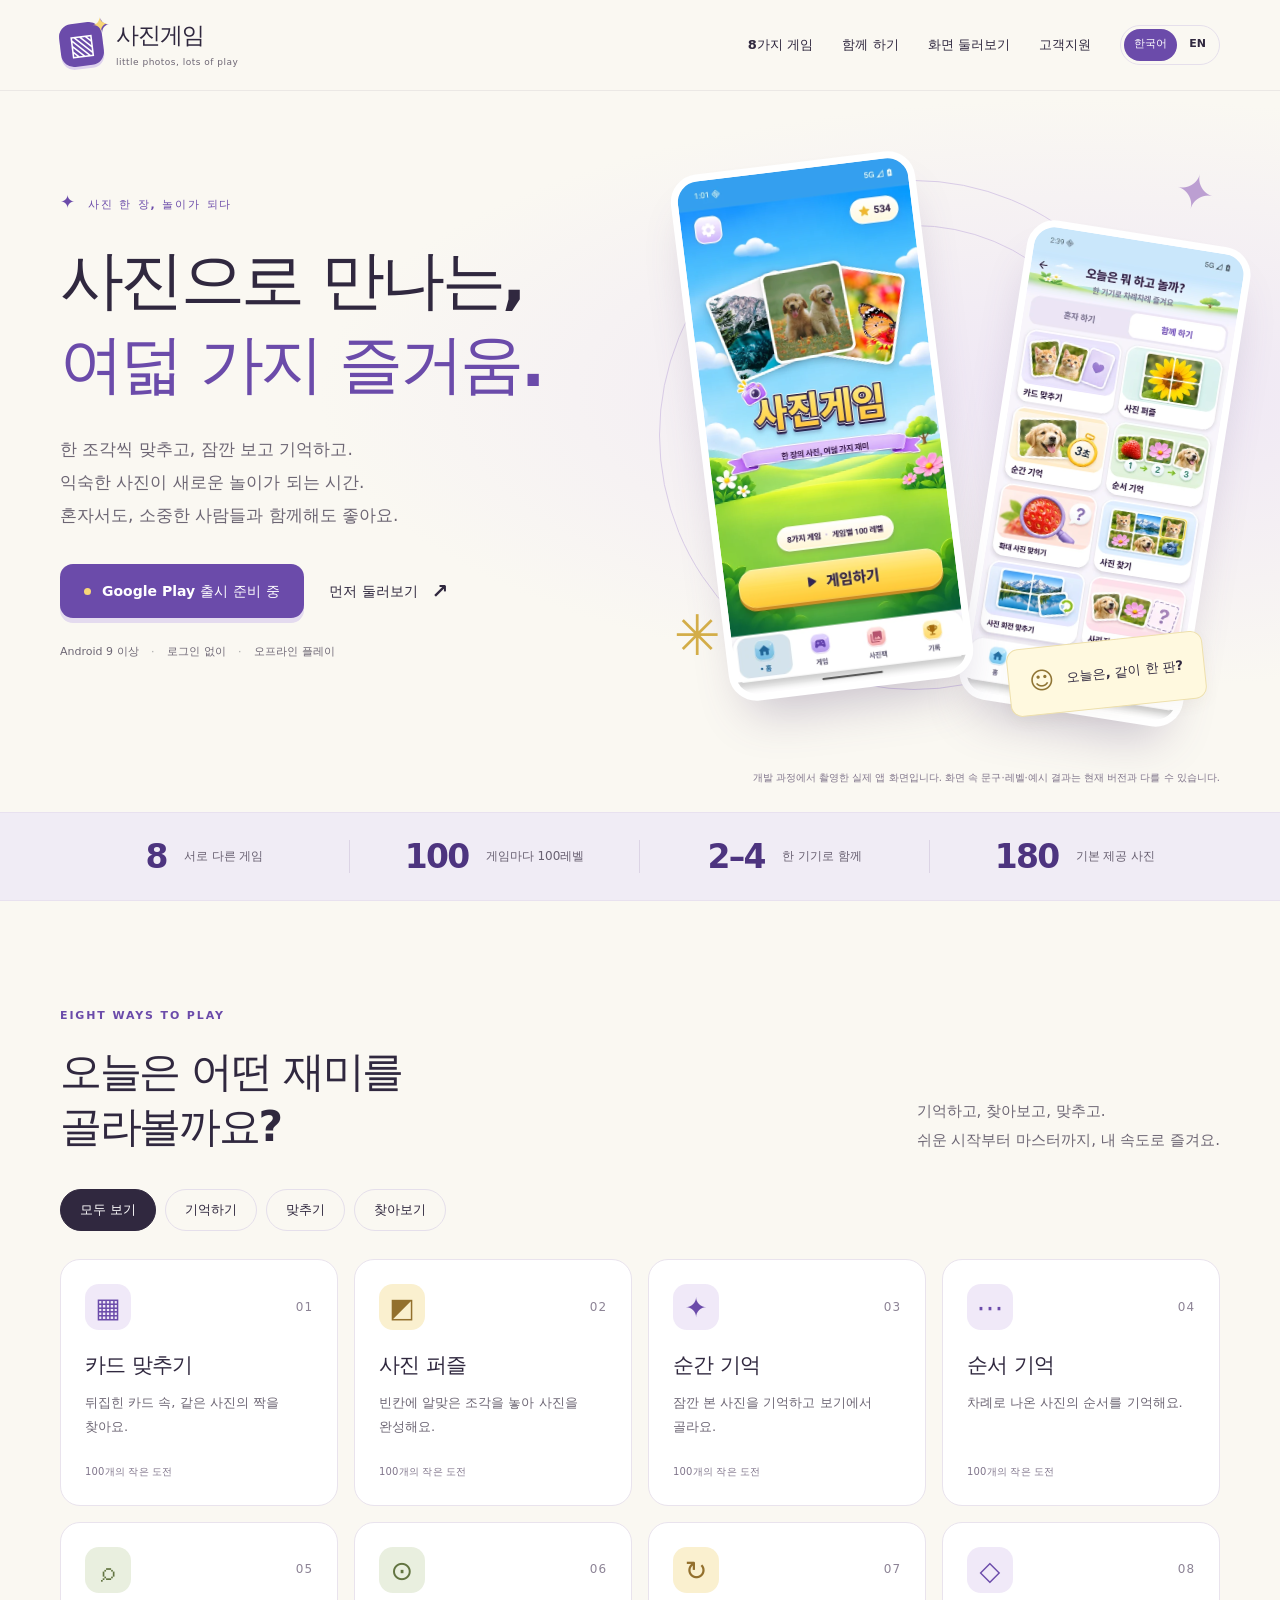
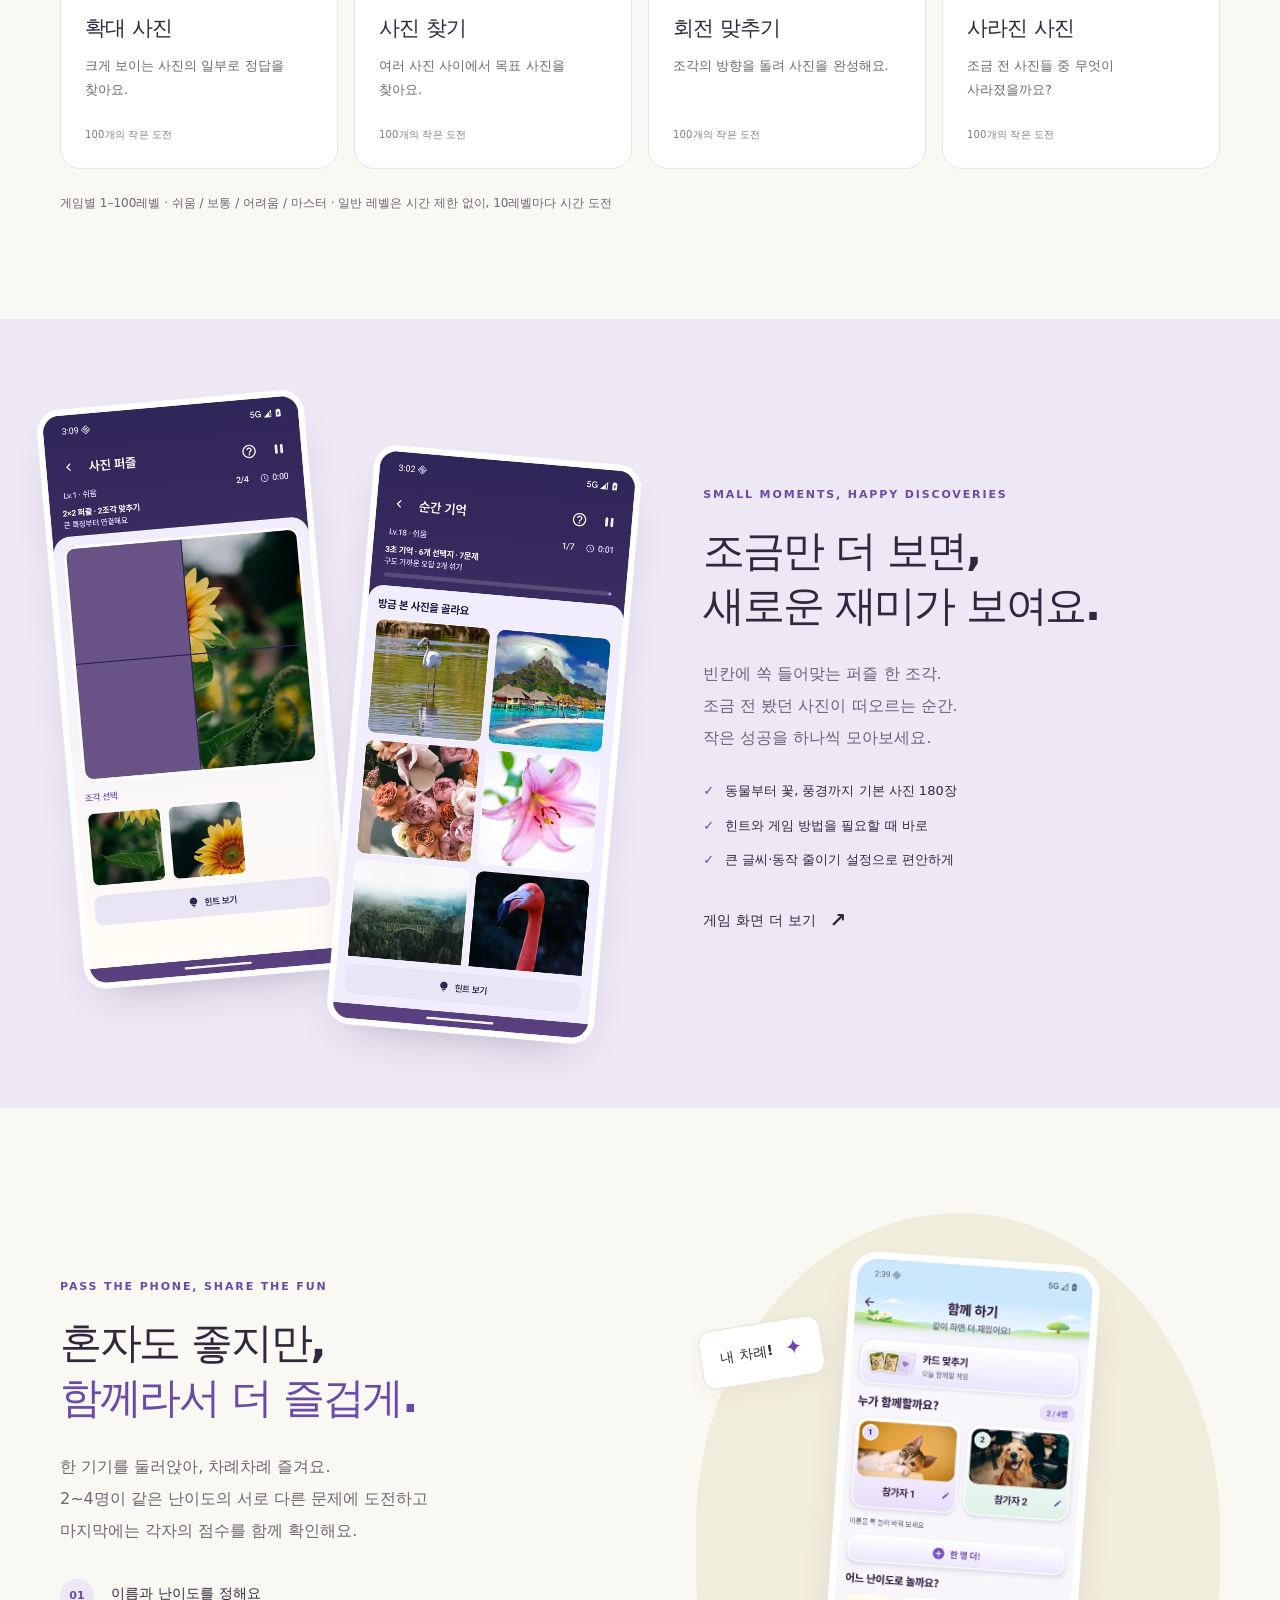
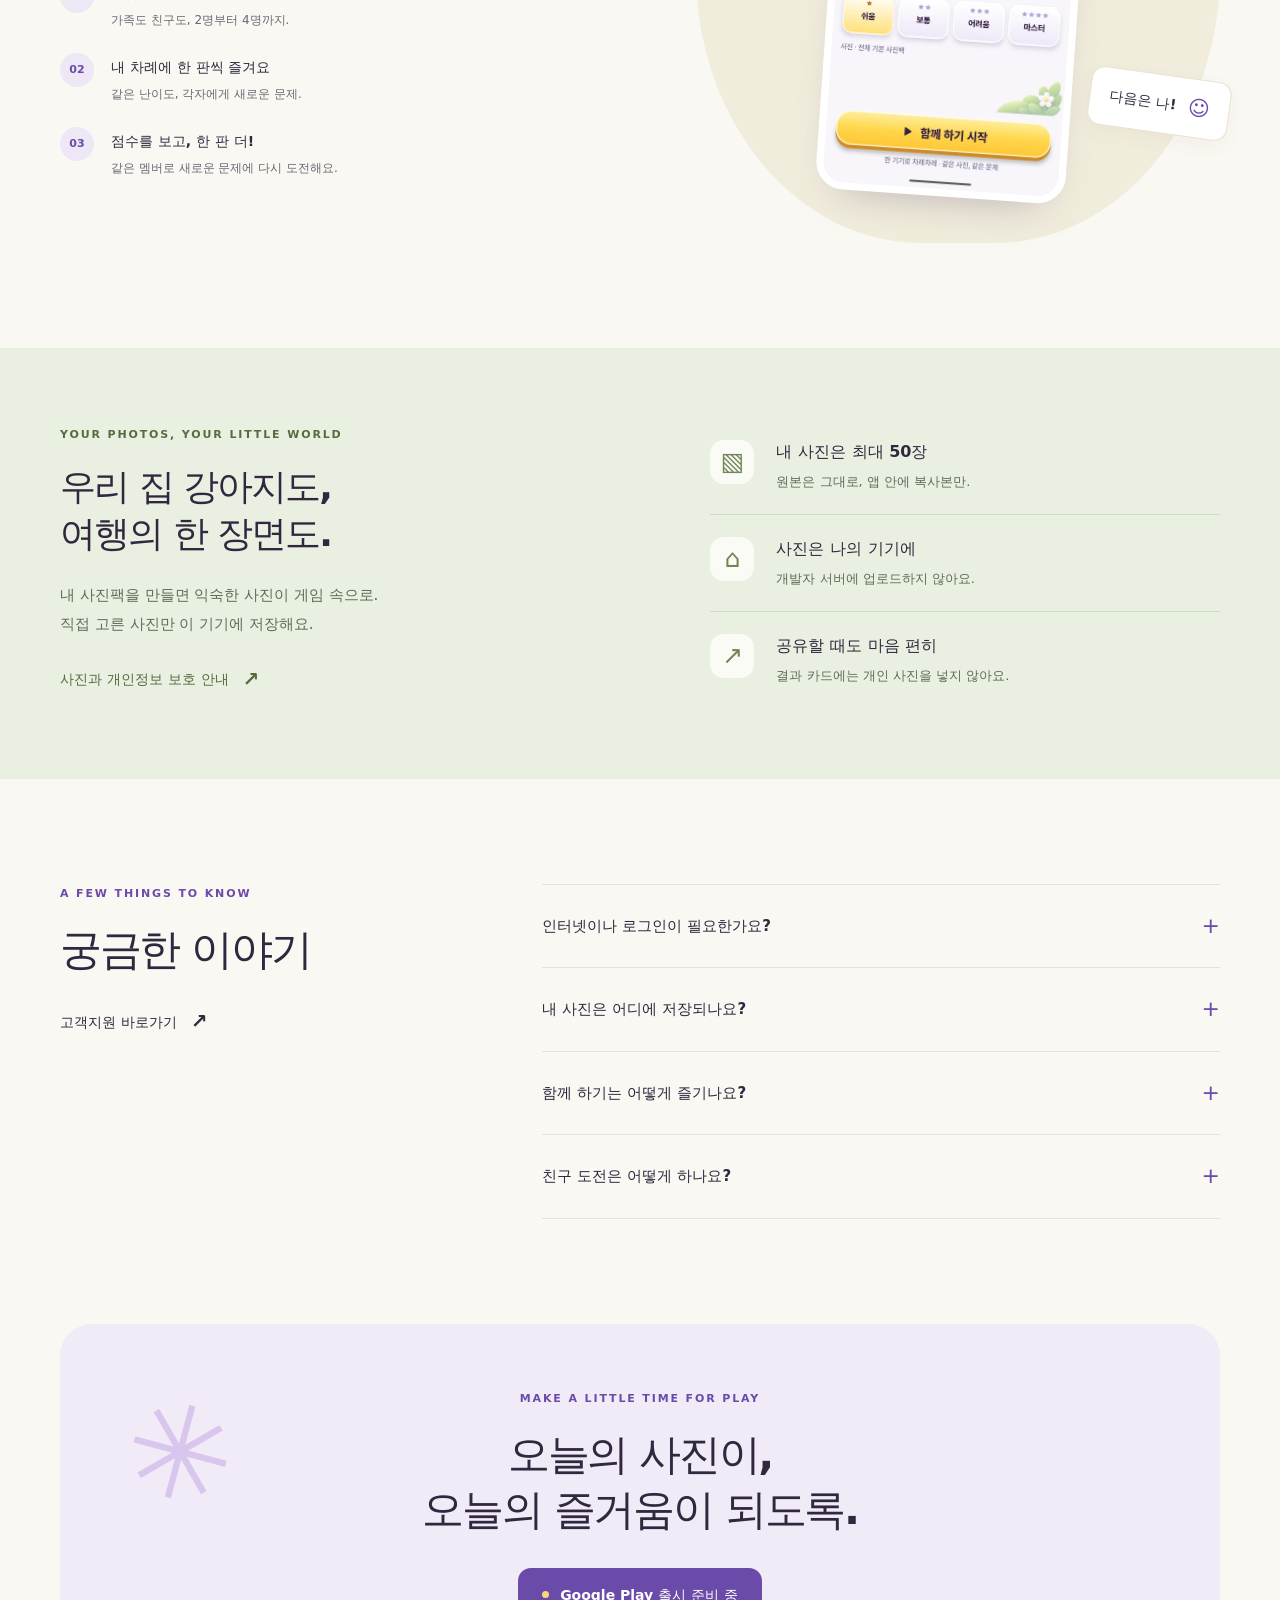
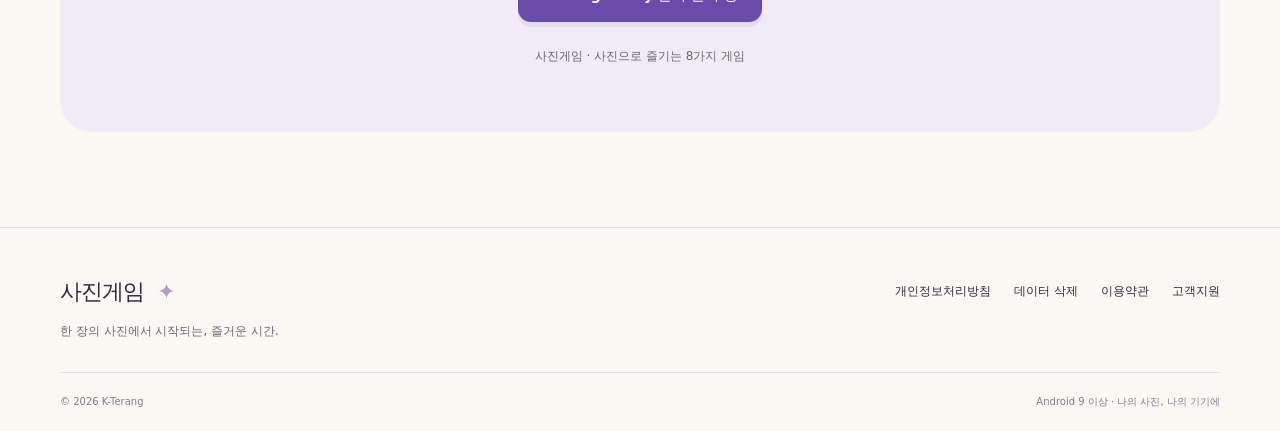
==== index.html @ 701947c4 "Build bilingual Photo Games website with policies and Pages deployment" ====
<!doctype html>
<html lang="ko"><head><meta charset="utf-8"><meta name="viewport" content="width=device-width, initial-scale=1"><meta name="color-scheme" content="light"><meta name="theme-color" content="#faf8f2"><title>사진으로 만나는, 여덟 가지 즐거움 · 사진게임</title><meta name="description" content="사진 퍼즐부터 순간 기억까지. 8가지 게임, 게임별 100레벨, 한 기기로 함께하는 사진게임을 만나보세요."><meta property="og:title" content="사진으로 만나는, 여덟 가지 즐거움 · 사진게임"><meta property="og:description" content="사진 퍼즐부터 순간 기억까지. 8가지 게임, 게임별 100레벨, 한 기기로 함께하는 사진게임을 만나보세요."><meta property="og:type" content="website"><meta property="og:locale" content="ko_KR"><meta name="twitter:card" content="summary_large_image"><link rel="canonical" href="https://k-ternag.github.io/imageGameHome/index.html"><meta property="og:url" content="https://k-ternag.github.io/imageGameHome/index.html"><meta property="og:image" content="https://k-ternag.github.io/imageGameHome/assets/ko/screens/01-home-800.webp"><link rel="alternate" hreflang="ko" href="https://k-ternag.github.io/imageGameHome/index.html"><link rel="alternate" hreflang="en" href="https://k-ternag.github.io/imageGameHome/index.en.html"><link rel="alternate" hreflang="x-default" href="https://k-ternag.github.io/imageGameHome/index.en.html"><link rel="icon" href="assets/favicon.svg" type="image/svg+xml"><link rel="stylesheet" href="styles.css"><script src="app.js" defer></script></head>
<body data-page="index"><a class="skip-link" href="#main">본문 바로가기</a>
<header class="site-header"><div class="wrap header-inner"><a class="brand" href="index.html"><span class="brand-mark" aria-hidden="true">▧<i>✦</i></span><span>사진게임<small>little photos, lots of play</small></span></a>
<button class="menu-toggle" aria-expanded="false" aria-controls="navigation">메뉴 <span aria-hidden="true">☰</span></button>
<nav id="navigation" aria-label="주 메뉴"><a href="index.html#games">8가지 게임</a><a href="index.html#together">함께 하기</a><a href="guide.html">화면 둘러보기</a><a href="support.html">고객지원</a><div class="languages" aria-label="Language"><a href="index.html" lang="ko" hreflang="ko" aria-current="page">한국어</a><a href="index.en.html" lang="en" hreflang="en">EN</a></div></nav></div></header><main id="main">
<section class="hero"><div class="wrap hero-grid"><div class="hero-copy"><span class="eyebrow"><span aria-hidden="true">✦</span> 사진 한 장, 놀이가 되다</span><h1>사진으로 만나는,<br><em>여덟 가지 즐거움.</em></h1><p class="hero-description">한 조각씩 맞추고, 잠깐 보고 기억하고.<br>익숙한 사진이 새로운 놀이가 되는 시간.<br>혼자서도, 소중한 사람들과 함께해도 좋아요.</p><div class="hero-actions"><a class="button primary" href="support.html#availability"><span class="status-dot" aria-hidden="true"></span>Google Play 출시 준비 중</a><a class="text-link" href="guide.html">먼저 둘러보기 <span aria-hidden="true">↗</span></a></div><p class="hero-meta">Android 9 이상 <span>·</span> 로그인 없이 <span>·</span> 오프라인 플레이</p></div>
<div class="hero-art"><span class="orbit orbit-one" aria-hidden="true"></span><span class="orbit orbit-two" aria-hidden="true"></span><span class="doodle-star star-one" aria-hidden="true">✦</span><span class="doodle-star star-two" aria-hidden="true">✳</span><a class="screen-link hero-phone back-phone" href="assets/ko/originals/02-games.png" data-lightbox data-title="오늘은 어떤 게임?" data-preview="assets/ko/screens/02-games-800.webp" aria-label="오늘은 어떤 게임? · 크게 보기"><img src="assets/ko/screens/02-games-480.webp" srcset="assets/ko/screens/02-games-480.webp 480w, assets/ko/screens/02-games-800.webp 800w" sizes="(max-width: 600px) 75vw, 320px" width="1080" height="2400" alt="혼자 하기와 함께 하기, 8가지 게임을 고르는 화면" loading="lazy" decoding="async"><span class="zoom-hint" aria-hidden="true">↗</span></a><a class="screen-link hero-phone front-phone" href="assets/ko/originals/01-home.png" data-lightbox data-title="반가워요, 사진게임" data-preview="assets/ko/screens/01-home-800.webp" aria-label="반가워요, 사진게임 · 크게 보기"><img src="assets/ko/screens/01-home-480.webp" srcset="assets/ko/screens/01-home-480.webp 480w, assets/ko/screens/01-home-800.webp 800w" sizes="(max-width: 600px) 75vw, 320px" width="1080" height="2400" alt="사진 카드와 노란 게임하기 버튼이 있는 홈 화면" loading="eager" decoding="async" fetchpriority="high"><span class="zoom-hint" aria-hidden="true">↗</span></a><span class="floating-note"><span aria-hidden="true">☺</span> 오늘은, 같이 한 판?</span></div></div><div class="wrap hero-caption">개발 과정에서 촬영한 실제 앱 화면입니다. 화면 속 문구·레벨·예시 결과는 현재 버전과 다를 수 있습니다.</div></section>
<section class="stats-band" aria-label="사진게임 한눈에 보기"><div class="wrap stats-grid"><div><strong>8</strong><span>서로 다른 게임</span></div><div><strong>100</strong><span>게임마다 100레벨</span></div><div><strong>2–4</strong><span>한 기기로 함께</span></div><div><strong>180</strong><span>기본 제공 사진</span></div></div></section>
<section class="section wrap" id="games"><div class="section-heading"><div><span class="eyebrow">EIGHT WAYS TO PLAY</span><h2>오늘은 어떤 재미를<br>골라볼까요?</h2></div><p>기억하고, 찾아보고, 맞추고.<br>쉬운 시작부터 마스터까지, 내 속도로 즐겨요.</p></div><div class="filter-bar" role="group" aria-label="게임 분류" data-filter-group="games" hidden><button type="button" data-filter="all" aria-pressed="true">모두 보기</button><button type="button" data-filter="memory" aria-pressed="false">기억하기</button><button type="button" data-filter="puzzle" aria-pressed="false">맞추기</button><button type="button" data-filter="observe" aria-pressed="false">찾아보기</button></div><div class="games-grid" id="game-grid"><article class="game-card" data-category="memory"><div class="game-top"><span class="game-symbol memory" aria-hidden="true">▦</span><span class="game-number">01</span></div><h3>카드 맞추기</h3><p>뒤집힌 카드 속, 같은 사진의 짝을 찾아요.</p><span class="game-level">100개의 작은 도전</span></article><article class="game-card" data-category="puzzle"><div class="game-top"><span class="game-symbol puzzle" aria-hidden="true">◩</span><span class="game-number">02</span></div><h3>사진 퍼즐</h3><p>빈칸에 알맞은 조각을 놓아 사진을 완성해요.</p><span class="game-level">100개의 작은 도전</span></article><article class="game-card" data-category="memory"><div class="game-top"><span class="game-symbol memory" aria-hidden="true">✦</span><span class="game-number">03</span></div><h3>순간 기억</h3><p>잠깐 본 사진을 기억하고 보기에서 골라요.</p><span class="game-level">100개의 작은 도전</span></article><article class="game-card" data-category="memory"><div class="game-top"><span class="game-symbol memory" aria-hidden="true">⋯</span><span class="game-number">04</span></div><h3>순서 기억</h3><p>차례로 나온 사진의 순서를 기억해요.</p><span class="game-level">100개의 작은 도전</span></article><article class="game-card" data-category="observe"><div class="game-top"><span class="game-symbol observe" aria-hidden="true">⌕</span><span class="game-number">05</span></div><h3>확대 사진</h3><p>크게 보이는 사진의 일부로 정답을 찾아요.</p><span class="game-level">100개의 작은 도전</span></article><article class="game-card" data-category="observe"><div class="game-top"><span class="game-symbol observe" aria-hidden="true">⊙</span><span class="game-number">06</span></div><h3>사진 찾기</h3><p>여러 사진 사이에서 목표 사진을 찾아요.</p><span class="game-level">100개의 작은 도전</span></article><article class="game-card" data-category="puzzle"><div class="game-top"><span class="game-symbol puzzle" aria-hidden="true">↻</span><span class="game-number">07</span></div><h3>회전 맞추기</h3><p>조각의 방향을 돌려 사진을 완성해요.</p><span class="game-level">100개의 작은 도전</span></article><article class="game-card" data-category="memory"><div class="game-top"><span class="game-symbol memory" aria-hidden="true">◇</span><span class="game-number">08</span></div><h3>사라진 사진</h3><p>조금 전 사진들 중 무엇이 사라졌을까요?</p><span class="game-level">100개의 작은 도전</span></article></div><p class="small-note">게임별 1–100레벨 · 쉬움 / 보통 / 어려움 / 마스터 · 일반 레벨은 시간 제한 없이, 10레벨마다 시간 도전</p></section>
<section class="play-story"><div class="wrap story-grid"><div class="story-screens"><a class="screen-link story-phone" href="assets/ko/originals/03-photo-puzzle.png" data-lightbox data-title="한 조각씩 완성하는 재미" data-preview="assets/ko/screens/03-photo-puzzle-800.webp" aria-label="한 조각씩 완성하는 재미 · 크게 보기"><img src="assets/ko/screens/03-photo-puzzle-480.webp" srcset="assets/ko/screens/03-photo-puzzle-480.webp 480w, assets/ko/screens/03-photo-puzzle-800.webp 800w" sizes="(max-width: 600px) 75vw, 320px" width="1080" height="2400" alt="해바라기 사진의 빈칸에 조각을 맞추는 사진 퍼즐" loading="lazy" decoding="async"><span class="zoom-hint" aria-hidden="true">↗</span></a><a class="screen-link story-phone offset-phone" href="assets/ko/originals/05-memory-choices.png" data-lightbox data-title="조금 전 사진을 찾아요" data-preview="assets/ko/screens/05-memory-choices-800.webp" aria-label="조금 전 사진을 찾아요 · 크게 보기"><img src="assets/ko/screens/05-memory-choices-480.webp" srcset="assets/ko/screens/05-memory-choices-480.webp 480w, assets/ko/screens/05-memory-choices-800.webp 800w" sizes="(max-width: 600px) 75vw, 320px" width="1080" height="2400" alt="순간 기억에서 방금 본 사진을 고르는 선택지" loading="lazy" decoding="async"><span class="zoom-hint" aria-hidden="true">↗</span></a></div><div class="story-copy"><span class="eyebrow">SMALL MOMENTS, HAPPY DISCOVERIES</span><h2>조금만 더 보면,<br>새로운 재미가 보여요.</h2><p>빈칸에 쏙 들어맞는 퍼즐 한 조각.<br>조금 전 봤던 사진이 떠오르는 순간.<br>작은 성공을 하나씩 모아보세요.</p><ul class="check-list"><li>동물부터 꽃, 풍경까지 기본 사진 180장</li><li>힌트와 게임 방법을 필요할 때 바로</li><li>큰 글씨·동작 줄이기 설정으로 편안하게</li></ul><a class="text-link" href="guide.html">게임 화면 더 보기 <span aria-hidden="true">↗</span></a></div></div></section>
<section class="section wrap together-section" id="together"><div class="together-copy"><span class="eyebrow">PASS THE PHONE, SHARE THE FUN</span><h2>혼자도 좋지만,<br><em>함께라서 더 즐겁게.</em></h2><p>한 기기를 둘러앉아, 차례차례 즐겨요.<br>2~4명이 같은 난이도의 서로 다른 문제에 도전하고<br>마지막에는 각자의 점수를 함께 확인해요.</p><ol class="steps"><li><span>01</span><div><strong>이름과 난이도를 정해요</strong><p>가족도 친구도, 2명부터 4명까지.</p></div></li><li><span>02</span><div><strong>내 차례에 한 판씩 즐겨요</strong><p>같은 난이도, 각자에게 새로운 문제.</p></div></li><li><span>03</span><div><strong>점수를 보고, 한 판 더!</strong><p>같은 멤버로 새로운 문제에 다시 도전해요.</p></div></li></ol></div><div class="together-art"><a class="screen-link together-phone" href="assets/ko/originals/07-together-setup.png" data-lightbox data-title="우리 함께 시작해요" data-preview="assets/ko/screens/07-together-setup-800.webp" aria-label="우리 함께 시작해요 · 크게 보기"><img src="assets/ko/screens/07-together-setup-480.webp" srcset="assets/ko/screens/07-together-setup-480.webp 480w, assets/ko/screens/07-together-setup-800.webp 800w" sizes="(max-width: 600px) 75vw, 320px" width="1080" height="2400" alt="함께 하기에서 참가자와 난이도를 정하는 화면" loading="lazy" decoding="async"><span class="zoom-hint" aria-hidden="true">↗</span></a><span class="player-label label-one">내 차례! <span aria-hidden="true">✦</span></span><span class="player-label label-two">다음은 나! <span aria-hidden="true">☺</span></span></div></section>
<section class="photo-note"><div class="wrap photo-note-grid"><div><span class="eyebrow">YOUR PHOTOS, YOUR LITTLE WORLD</span><h2>우리 집 강아지도,<br>여행의 한 장면도.</h2><p>내 사진팩을 만들면 익숙한 사진이 게임 속으로.<br>직접 고른 사진만 이 기기에 저장해요.</p><a class="text-link" href="privacy.html">사진과 개인정보 보호 안내 <span aria-hidden="true">↗</span></a></div><div class="photo-facts"><div><span aria-hidden="true">▧</span><strong>내 사진은 최대 50장</strong><p>원본은 그대로, 앱 안에 복사본만.</p></div><div><span aria-hidden="true">⌂</span><strong>사진은 나의 기기에</strong><p>개발자 서버에 업로드하지 않아요.</p></div><div><span aria-hidden="true">↗</span><strong>공유할 때도 마음 편히</strong><p>결과 카드에는 개인 사진을 넣지 않아요.</p></div></div></div></section>
<section class="section wrap faq-section"><div><span class="eyebrow">A FEW THINGS TO KNOW</span><h2>궁금한 이야기</h2><a class="text-link" href="support.html">고객지원 바로가기 <span aria-hidden="true">↗</span></a></div><div class="faq-list"><details><summary>인터넷이나 로그인이 필요한가요?<span aria-hidden="true">+</span></summary><p>현재 앱은 회원가입 없이 기기 안에서 동작합니다. 기본 게임과 사진팩은 오프라인으로 즐길 수 있습니다. 설치, 홈페이지 접속, 다른 앱을 통한 공유에는 연결이 필요할 수 있습니다.</p></details><details><summary>내 사진은 어디에 저장되나요?<span aria-hidden="true">+</span></summary><p>사진 선택기에서 직접 고른 사진만 앱 내부에 복사합니다. 원본은 바꾸지 않으며 개발자 서버에 업로드하지 않습니다. 개인 사진은 모든 내 사진팩을 합쳐 최대 50장까지 등록할 수 있습니다.</p></details><details><summary>함께 하기는 어떻게 즐기나요?<span aria-hidden="true">+</span></summary><p>2~4명의 이름과 공통 난이도를 정한 뒤 한 기기를 넘겨가며 차례대로 플레이합니다. 참가자마다 다른 문제가 나오며, 같은 난이도·문제 수·점수 기준으로 결과를 비교합니다. 실시간 온라인 대전은 아닙니다.</p></details><details><summary>친구 도전은 어떻게 하나요?<span aria-hidden="true">+</span></summary><p>기본 사진으로 끝낸 혼자 하기 결과에서 도전장과 코드를 공유합니다. 받은 사람은 게임 선택 화면의 친구 도전에 코드를 붙여넣습니다. 같은 문제를 풀어 점수를 비교하며, 결과가 자동으로 상대에게 전달되지는 않습니다. 개인 사진을 사용한 게임은 지원하지 않습니다.</p></details></div></section>
<section class="cta-section wrap"><span class="eyebrow">MAKE A LITTLE TIME FOR PLAY</span><h2>오늘의 사진이,<br>오늘의 즐거움이 되도록.</h2><a class="button primary" href="support.html#availability"><span class="status-dot" aria-hidden="true"></span>Google Play 출시 준비 중</a><p>사진게임 · 사진으로 즐기는 8가지 게임</p><span class="cta-star" aria-hidden="true">✳</span></section></main><footer class="site-footer"><div class="wrap"><div class="footer-main"><div><a class="footer-brand" href="index.html">사진게임 <span aria-hidden="true">✦</span></a><p>한 장의 사진에서 시작되는, 즐거운 시간.</p></div><nav class="footer-links" aria-label="서비스 안내"><a href="privacy.html">개인정보처리방침</a><a href="delete-account.html">데이터 삭제</a><a href="terms.html">이용약관</a><a href="support.html">고객지원</a></nav></div><div class="footer-bottom"><span>© 2026 K-Terang</span><span>Android 9 이상 · 나의 사진, 나의 기기에</span></div></div></footer>
<dialog id="lightbox" aria-labelledby="lightbox-title"><div class="lightbox-bar"><h2 id="lightbox-title"></h2><button type="button" id="close-lightbox" aria-label="확대 이미지 닫기">×</button></div><div class="lightbox-stage"><button type="button" id="previous-image" aria-label="이전 이미지">←</button><img id="lightbox-image" alt=""><button type="button" id="next-image" aria-label="다음 이미지">→</button></div><div class="lightbox-bottom"><span id="image-position" aria-live="polite"></span><a id="original-image" href="assets/ko/originals/01-home.png" target="_blank" rel="noopener">원본 이미지 열기 ↗</a></div><p class="lightbox-note">개발 과정에서 촬영한 실제 앱 화면입니다. 화면 속 문구·레벨·예시 결과는 현재 버전과 다를 수 있습니다.</p></dialog></body></html>
---- styles.css ----
@charset "UTF-8";
:root{--paper:#faf8f2;--ink:#30283f;--muted:#6d6674;--purple:#6b4baa;--purple-dark:#4d347f;--lavender:#eee8f7;--yellow:#f8d778;--line:#e5dfeb;--green:#eaf0df;--radius:24px;--wrap:1160px;font-family:"Pretendard","Apple SD Gothic Neo","Malgun Gothic",system-ui,-apple-system,BlinkMacSystemFont,"Segoe UI",sans-serif;color:var(--ink);background:var(--paper);font-synthesis:none}
*{box-sizing:border-box}html{scroll-behavior:smooth;scroll-padding-top:110px}body{margin:0;line-height:1.75;word-break:keep-all;overflow-wrap:break-word}a{color:inherit;text-decoration:none}button,input,select,textarea{font:inherit}button,a,input,select,textarea{-webkit-tap-highlight-color:transparent}button{cursor:pointer}button:disabled{cursor:not-allowed;opacity:.65}img{max-width:100%;display:block}button{color:inherit}a:focus-visible,button:focus-visible,summary:focus-visible,input:focus-visible,textarea:focus-visible,select:focus-visible{outline:3px solid var(--purple);outline-offset:5px}a:hover{color:var(--purple)}[hidden]{display:none!important}h1,h2,h3,p{margin:0}h1,h2,h3{line-height:1.3;letter-spacing:-.055em}h1{font-size:clamp(38px,5vw,64px);font-weight:800}h2{font-size:clamp(30px,3.3vw,43px);font-weight:750}h3{font-size:21px;font-weight:750}em{font-style:normal;color:var(--purple)}.wrap{width:min(var(--wrap),calc(100% - 80px));margin-inline:auto}.muted{color:var(--muted)}.eyebrow{display:block;font-size:11px;letter-spacing:.17em;font-weight:800;color:var(--purple);margin-bottom:20px}.eyebrow span{font-size:18px;margin-right:5px}.section{padding-block:105px}.small-note{font-size:12px;line-height:1.8;color:var(--muted);margin-top:24px}.skip-link{position:fixed;top:10px;left:16px;transform:translateY(-150%);padding:12px 22px;background:white;z-index:100;border-radius:8px}.skip-link:focus{transform:translateY(0)}
.site-header{position:sticky;top:0;z-index:30;background:rgba(250,248,242,.95);border-bottom:1px solid rgba(48,40,63,.07);backdrop-filter:blur(16px)}.header-inner{display:flex;align-items:center;justify-content:space-between;min-height:90px;gap:20px}.brand{display:flex;align-items:center;gap:13px;flex-shrink:0;font-weight:850;font-size:23px;letter-spacing:-.04em;line-height:1.2}.brand small{display:block;font-size:9px;color:var(--muted);font-weight:500;letter-spacing:.055em;margin-top:7px}.brand-mark{position:relative;display:grid;place-items:center;font-size:28px;background:var(--purple);color:white;width:43px;height:43px;border-radius:13px;transform:rotate(-7deg);box-shadow:0 3px 0 #ded2ee}.brand-mark i{position:absolute;font-style:normal;font-size:20px;color:var(--yellow);right:-7px;top:-8px;text-shadow:1px 1px var(--purple)}#navigation{display:flex;align-items:center;gap:29px;font-size:13px;font-weight:650}#navigation>a{padding-block:12px;white-space:nowrap}#navigation>a[aria-current=page]{color:var(--purple)}.languages{display:flex;align-items:center;border:1px solid var(--line);border-radius:99px;padding:3px;gap:2px;font-size:11px}.languages a{padding:5px 10px;min-height:32px;border-radius:99px}.languages a[aria-current=page]{color:#fff;background:var(--purple)}.menu-toggle{display:none;background:none;border:1px solid var(--line);padding:8px 12px;border-radius:10px}
.hero{position:relative;background:radial-gradient(ellipse at 85% 42%,#eee6f5 0,transparent 50%);padding-bottom:26px;overflow:hidden}.hero-grid{min-height:678px;display:grid;grid-template-columns:1.08fr 1fr;gap:24px;align-items:center}.hero-copy{padding-bottom:12px;z-index:2}.hero-copy h1{line-height:1.32}.hero-description{font-size:17px;line-height:1.95;color:var(--muted);margin-top:26px}.hero-actions{display:flex;align-items:center;gap:25px;flex-wrap:wrap;margin-top:32px}.button{display:inline-flex;align-items:center;justify-content:center;gap:11px;min-height:54px;border:1px solid transparent;border-radius:13px;padding:13px 23px;font-size:14px;font-weight:700;line-height:1.6;transition:background .2s,transform .2s}.button.primary{background:var(--purple);color:#fff;box-shadow:0 5px 0 #e4dbef}.button.primary:hover:not(:disabled){background:var(--purple-dark);transform:translateY(-2px)}.button.secondary{background:white;border-color:var(--line)}.status-dot{width:7px;height:7px;background:var(--yellow);border-radius:50%}.text-link{display:inline-flex;align-items:center;gap:14px;font-weight:700;font-size:14px;min-height:44px}.text-link span{font-size:20px}.hero-meta{margin-top:24px;font-size:11px;color:var(--muted)}.hero-meta span{padding-inline:9px;color:#aaa}.hero-art{position:relative;height:590px;width:100%;isolation:isolate}.screen-link{position:relative;display:block;border:7px solid #fff;border-radius:28px;overflow:hidden;background:#fff;box-shadow:0 22px 45px -25px #52416966;transition:transform .25s,box-shadow .25s}.screen-link img{width:100%;height:auto}.screen-link:hover{box-shadow:0 25px 45px -20px #52416988}.hero-phone{position:absolute;width:226px;box-shadow:0 30px 50px -20px #59477955}.back-phone{top:96px;right:2px;transform:rotate(9deg);z-index:1}.front-phone{top:26px;left:25px;transform:rotate(-7deg);z-index:2;width:246px}.front-phone:hover{transform:rotate(-4deg) translateY(-5px)}.back-phone:hover{transform:rotate(6deg) translateY(-5px)}.zoom-hint{position:absolute;bottom:11px;right:11px;display:grid;place-items:center;width:32px;height:32px;border-radius:50%;background:#fff;box-shadow:0 2px 8px #0002;color:var(--purple);font-size:19px;opacity:0;transition:opacity .2s}.screen-link:hover .zoom-hint,.screen-link:focus-visible .zoom-hint{opacity:1}.orbit{position:absolute;border:1px solid #d9cce7;border-radius:50%;z-index:-1}.orbit-one{width:510px;height:510px;left:-15px;top:45px}.orbit-two{width:420px;height:420px;left:30px;top:90px}.doodle-star{position:absolute;color:#bc9fd2;z-index:4;font-size:48px}.star-one{right:5px;top:15px;transform:rotate(15deg)}.star-two{left:0;bottom:40px;color:#d3ad48;font-size:56px}.floating-note{position:absolute;bottom:17px;right:15px;z-index:5;font-size:13px;font-weight:700;background:#fff9df;border:1px solid #eee0ac;border-radius:12px;padding:12px 20px;transform:rotate(-6deg);box-shadow:0 6px 15px #7466350b}.floating-note span{color:#907535;font-size:24px;margin-right:8px;vertical-align:middle}.hero-caption{font-size:10px;line-height:1.7;color:#80758b;text-align:right;max-width:var(--wrap)}.stats-band{background:#f0ecf5;border-block:1px solid #e8e1ef}.stats-grid{display:grid;grid-template-columns:repeat(4,1fr);padding-block:27px}.stats-grid>div{display:flex;align-items:center;justify-content:center;gap:17px;border-right:1px solid #dcd4e5}.stats-grid>div:last-child{border:0}.stats-grid strong{font-size:33px;line-height:1;font-weight:750;letter-spacing:-.05em;color:var(--purple-dark)}.stats-grid span{font-size:12px;color:#686071}
.section-heading{display:flex;align-items:end;justify-content:space-between;gap:30px;margin-bottom:34px}.section-heading p{font-size:15px;color:var(--muted);line-height:1.95}.filter-bar{display:flex;gap:9px;flex-wrap:wrap;margin-bottom:28px}.filter-bar button{background:transparent;border:1px solid var(--line);font-size:13px;border-radius:99px;min-height:42px;padding:8px 19px}.filter-bar button[aria-pressed=true]{background:var(--ink);color:#fff;border-color:var(--ink)}.filter-bar button:hover{border-color:var(--purple)}.games-grid{display:grid;grid-template-columns:repeat(4,1fr);gap:16px}.game-card{padding:24px;background:#fff;border:1px solid #e9e3ed;border-radius:20px}.game-top{display:flex;align-items:center;justify-content:space-between;margin-bottom:22px}.game-symbol{display:grid;place-items:center;width:46px;height:46px;border-radius:14px;font-size:27px;background:#f0e9f8;color:var(--purple)}.game-symbol.puzzle{background:#faf0cf;color:#93702d}.game-symbol.observe{background:#e9efdf;color:#627441}.game-number{font-size:12px;color:#8d8496;letter-spacing:.08em}.game-card p{font-size:13px;line-height:1.85;color:var(--muted);margin-top:12px;min-height:48px}.game-level{display:block;margin-top:24px;font-size:10px;letter-spacing:.02em;color:#81768c}.game-card h3{letter-spacing:-.04em}.play-story{background:#eee8f5;overflow:hidden;padding:75px 0}.story-grid{display:grid;grid-template-columns:1.08fr 1fr;align-items:center;gap:85px}.story-screens{display:flex;gap:22px;align-items:flex-start;padding-block:5px 52px}.story-phone{width:calc(50% - 11px);border-width:6px;border-radius:23px;transform:rotate(-5deg)}.offset-phone{transform:translateY(55px) rotate(5deg)}.story-copy p{margin-top:24px;font-size:16px;color:#71617e;line-height:2}.check-list{padding:0;list-style:none;font-size:13px;margin-block:26px}.check-list li{margin-block:12px;display:flex;align-items:baseline;gap:11px}.check-list li:before{content:'✓';color:var(--purple);font-weight:800}.together-section{display:grid;grid-template-columns:1.1fr 1fr;gap:60px;align-items:center}.together-copy>p{margin-top:25px;color:var(--muted);font-size:16px;line-height:2}.steps{list-style:none;padding:0;margin:32px 0 0}.steps li{display:flex;gap:17px;margin-top:22px}.steps li>span{display:grid;place-items:center;flex-shrink:0;width:34px;height:34px;border-radius:50%;background:#eee7f5;color:var(--purple);font-size:11px;font-weight:800}.steps strong{font-size:14px}.steps p{font-size:12px;color:var(--muted);margin-top:3px}.together-art{min-height:630px;background:#f1eddc;border-radius:50% 50% 43% 43%;position:relative;display:flex;justify-content:center;align-items:center}.together-phone{width:250px;transform:rotate(4deg)}.player-label{position:absolute;background:white;border:1px solid #e9e2d4;box-shadow:0 6px 20px #5444230c;border-radius:13px;padding:10px 19px;font-size:14px;font-weight:750;z-index:3}.player-label span{color:var(--purple);font-size:21px;vertical-align:middle;margin-left:7px}.label-one{left:4px;top:110px;transform:rotate(-9deg)}.label-two{right:-10px;bottom:110px;transform:rotate(8deg)}.photo-note{background:#eaf0e1;padding-block:70px}.photo-note-grid{display:grid;grid-template-columns:1.1fr 1fr;gap:90px;align-items:center}.photo-note .eyebrow,.photo-note .text-link{color:#566b3e}.photo-note h2{font-size:36px}.photo-note p{margin-top:23px;color:#5e6b57;font-size:15px;line-height:1.95}.photo-note .text-link{margin-top:18px}.photo-facts>div{position:relative;padding:20px 0 20px 66px;border-bottom:1px solid #d1dbc4}.photo-facts>div:last-child{border:0}.photo-facts>div>span{position:absolute;left:0;top:22px;width:44px;height:44px;border-radius:14px;background:#f9fbf4;display:grid;place-items:center;font-size:25px;color:#718558}.photo-facts strong{font-size:16px}.photo-facts p{margin:3px 0 0;font-size:13px}.faq-section{display:grid;grid-template-columns:.85fr 1.4fr;gap:70px}.faq-section .text-link{margin-top:22px}.faq-list{border-top:1px solid var(--line)}details{border-bottom:1px solid var(--line)}summary{list-style:none;display:flex;align-items:center;justify-content:space-between;gap:20px;padding:22px 0;cursor:pointer;font-size:15px;font-weight:650}summary::-webkit-details-marker{display:none}summary>span{font-size:22px;font-weight:400;color:var(--purple);transition:transform .2s}details[open] summary>span{transform:rotate(45deg)}details>p{padding:0 30px 23px 0;color:var(--muted);font-size:14px;line-height:1.95}.cta-section{position:relative;text-align:center;background:#f1eaf7;border-radius:32px;padding:65px 30px;overflow:hidden;margin-bottom:95px}.cta-section h2{margin-bottom:30px}.cta-section>p{font-size:12px;color:var(--muted);margin-top:24px}.cta-star{position:absolute;left:65px;top:65px;font-size:130px;line-height:1;color:#d9c6ec;transform:rotate(15deg)}.cta-section>.eyebrow{position:relative;z-index:1}
.site-footer{border-top:1px solid var(--line);padding-block:45px 20px}.footer-main{display:flex;justify-content:space-between;gap:32px}.footer-brand{font-size:22px;font-weight:800;letter-spacing:-.04em}.footer-brand span{color:#b89acb;margin-left:6px}.footer-main p{font-size:12px;color:var(--muted);margin-top:10px}.footer-links{display:flex;gap:23px;align-items:start;font-size:12px;flex-wrap:wrap;padding-top:8px}.footer-links a{min-height:36px}.footer-bottom{border-top:1px solid var(--line);margin-top:30px;padding-top:20px;display:flex;justify-content:space-between;color:#84788d;font-size:10px;gap:20px}
.page-intro{padding-top:65px;padding-bottom:45px}.breadcrumb{display:block;color:var(--muted);font-size:12px;min-height:38px;margin-bottom:15px}.page-intro h1{font-size:47px}.page-intro>p{font-size:16px;color:var(--muted);line-height:1.95;margin-top:22px}.page-intro .image-disclosure{font-size:12px;max-width:750px;padding:15px 20px;border-radius:12px;background:var(--lavender);color:#6b597a}.gallery-section{padding-bottom:90px}.filter-status{font-size:12px;color:var(--muted);margin-bottom:18px}.filter-status:empty{display:none}.gallery-grid{display:grid;grid-template-columns:repeat(4,1fr);gap:44px 27px}.gallery-card{margin:0;min-width:0}.gallery-card .screen-link{border-radius:23px;border-width:6px}.gallery-card figcaption{display:flex;align-items:baseline;gap:10px;margin-top:20px}.gallery-card figcaption>span{color:var(--purple);font-size:11px;letter-spacing:.05em}.gallery-card h2{font-size:16px;letter-spacing:-.035em}.support-layout{display:grid;grid-template-columns:1.5fr 1fr;gap:70px;padding-bottom:90px;align-items:start}.support-block{margin-bottom:55px}.support-block h2{font-size:26px;margin-bottom:23px}.support-block>p{color:var(--muted);font-size:15px;margin-bottom:18px}.support-block .muted{font-size:12px;margin-top:15px}.availability-badge{display:inline-flex;align-items:center;padding:7px 16px;border:1px solid #ddd0ee;border-radius:99px;background:var(--lavender);font-size:12px;font-weight:700;color:var(--purple)}.contact-card{background:#f0eaf7;padding:30px;border-radius:22px}.contact-card h2{font-size:25px}.contact-card>p{margin-top:18px}.contact-card>.muted{font-size:13px}.contact-email{color:var(--purple);text-decoration:underline;text-underline-offset:4px;overflow-wrap:anywhere}form label{display:block;font-size:12px;font-weight:700;margin-top:23px;margin-bottom:7px}select,textarea{width:100%;border:1px solid #d8cce4;background:#fff;color:var(--ink);border-radius:10px;padding:12px 13px;font-size:14px;line-height:1.6;min-height:46px}textarea{resize:vertical}form .button{width:100%;margin-top:22px}form .small-note{margin-top:16px;font-size:11px}.contact-legal{display:grid;gap:7px;margin-top:24px;padding-top:20px;border-top:1px solid #dacfe4;font-size:12px}.contact-legal a{padding-block:5px}
.legal-layout{display:grid;grid-template-columns:235px minmax(0,1fr);gap:70px;padding-top:55px;padding-bottom:100px}.legal-nav{position:sticky;top:135px;align-self:start;font-size:12px}.legal-nav .eyebrow{font-size:10px;margin-top:32px;margin-bottom:15px}.legal-nav nav{display:grid;gap:3px}.legal-nav nav a{padding:7px 0;color:var(--muted)}.legal-nav nav a:hover{color:var(--purple)}.print-button{margin-top:25px;padding:10px 16px;background:#f0eaf7;border:1px solid var(--line);border-radius:10px;font-size:12px}.legal-document h1{font-size:40px;letter-spacing:-.05em;margin-bottom:30px}.policy-notice{padding:20px 23px;background:#fff2d1;border:1px solid #ebdcaf;border-radius:13px;font-size:13px;color:#6d572b;margin-bottom:28px}.policy-notice p{margin-top:7px!important;font-size:12px!important}.policy-meta{background:#f0ecf5;border-radius:14px;padding:23px 26px;margin:0 0 38px;font-size:13px;line-height:1.85}.policy-meta>div{display:grid;grid-template-columns:85px minmax(0,1fr);gap:15px;margin-block:7px}.policy-meta dt{font-weight:700;color:#746381}.policy-meta dd{margin:0;overflow-wrap:anywhere}.legal-document section{scroll-margin-top:120px;margin-bottom:40px}.legal-document section h2{font-size:23px;letter-spacing:-.035em;margin-bottom:17px}.legal-document section p,.legal-document section li{font-size:14px;line-height:2;color:#615a68}.legal-document section p+p{margin-top:15px}.legal-document section a,.legal-end a{color:var(--purple);text-decoration:underline;text-underline-offset:4px}.legal-document ol{padding-left:24px}.legal-document li{margin-block:13px;padding-left:6px}.table-scroll{overflow-x:auto;border:1px solid var(--line);border-radius:13px}table{border-collapse:collapse;width:100%;font-size:13px;line-height:1.85}th{text-align:left;background:var(--lavender);font-weight:700}td,th{padding:16px 20px;vertical-align:top;border-bottom:1px solid var(--line)}td:first-child{width:34%;font-weight:600}tr:last-child td{border:0}td{color:#615a68}.callout{background:#f0eaf7;border-left:3px solid var(--purple);padding:18px 22px;margin-top:24px;border-radius:0 12px 12px 0;font-size:14px}.callout p{margin-top:8px}.legal-end{border-top:1px solid var(--line);padding-top:25px;font-size:12px;line-height:2.2}.not-found{max-width:800px;margin:15vh auto;padding:30px}.not-found p{margin-top:25px;color:var(--muted)}
dialog{border:1px solid #ddd2e8;border-radius:22px;padding:20px 25px;background:var(--paper);color:var(--ink);width:min(850px,calc(100% - 32px));max-height:95dvh;box-shadow:0 20px 80px #0004}dialog::backdrop{background:#21162de3;backdrop-filter:blur(6px)}.lightbox-bar{display:flex;justify-content:space-between;align-items:center;gap:20px}.lightbox-bar h2{font-size:17px;letter-spacing:-.03em}dialog button{border:0;background:var(--lavender);border-radius:50%;width:44px;height:44px;flex-shrink:0;font-size:22px}#close-lightbox{font-size:29px}.lightbox-stage{display:flex;align-items:center;justify-content:space-between;gap:15px;padding-block:14px}#lightbox-image{max-height:68dvh;width:auto;max-width:calc(100% - 118px);object-fit:contain;border-radius:8px}.lightbox-bottom{display:flex;align-items:center;justify-content:space-between;font-size:12px;gap:15px;color:var(--purple)}.lightbox-bottom a{text-decoration:underline;text-underline-offset:3px}.lightbox-note{font-size:10px;color:var(--muted);margin-top:12px;line-height:1.6}body.dialog-open{overflow:hidden}
@media(min-width:1600px){.hero-grid{min-height:730px}}
@media(max-width:1100px){.wrap{width:calc(100% - 60px)}#navigation{gap:18px;font-size:12px}.hero-grid{grid-template-columns:1.05fr 1fr;min-height:630px}.hero-art{height:550px}.hero-phone{width:202px}.front-phone{width:220px;left:5px}.back-phone{right:0;top:90px}.hero-copy h1{font-size:50px}.hero-description{font-size:15px}.hero-actions{gap:17px}.button{padding:12px 18px;font-size:13px}.orbit-one{width:420px;height:420px;top:60px}.orbit-two{width:340px;height:340px;top:100px}.floating-note{right:0;font-size:12px}.story-grid{gap:50px}.game-card{padding:20px}.game-card h3{font-size:19px}.together-section{gap:40px}.photo-note-grid{gap:50px}.legal-layout{gap:45px;grid-template-columns:205px minmax(0,1fr)}.support-layout{gap:40px}}
@media(max-width:850px){.wrap{width:calc(100% - 40px)}.header-inner{min-height:78px;flex-wrap:wrap;padding-block:14px}.brand{font-size:21px}.brand small{font-size:8px}.brand-mark{width:38px;height:38px}.js .menu-toggle{display:block}.js #navigation{display:none}.js #navigation.is-open{display:flex}#navigation{width:100%;flex-wrap:wrap;justify-content:center;padding:12px 0 6px;gap:10px 22px}#navigation>a{padding:8px 0}.hero-grid{gap:10px;min-height:585px}.hero-copy h1{font-size:40px}.hero-description{font-size:13px}.hero-description br{display:none}.hero-art{height:485px}.front-phone{width:186px;left:0;top:30px}.back-phone{width:166px;right:-8px;top:105px}.orbit-one{width:330px;height:330px;top:75px}.orbit-two{width:260px;height:260px;left:20px;top:110px}.floating-note{right:0;bottom:0;padding:10px 13px;font-size:11px}.doodle-star.star-one{font-size:33px;right:-5px;top:35px}.star-two{bottom:30px;font-size:40px}.hero-actions{gap:12px}.hero-actions .text-link{font-size:12px}.hero-meta{font-size:10px}.hero-meta span{padding-inline:4px}.hero .eyebrow{font-size:10px;letter-spacing:.09em}.hero-caption{font-size:9px}.stats-grid{padding-block:24px}.stats-grid>div{gap:10px;flex-direction:column}.stats-grid strong{font-size:29px}.stats-grid span{font-size:11px}.section{padding-block:75px}.section-heading{align-items:start}.section-heading h2,.story-copy h2,.together-copy h2{font-size:34px}.section-heading p{font-size:13px}.games-grid{grid-template-columns:repeat(2,1fr)}.game-card p{min-height:0}.game-level{margin-top:18px}.game-top{margin-bottom:15px}.story-grid{gap:35px}.story-copy p{font-size:14px}.story-screens{gap:12px}.story-phone{width:calc(50% - 6px);border-radius:17px;border-width:4px}.check-list{font-size:12px}.together-section{gap:30px}.together-art{min-height:525px}.together-phone{width:210px}.label-one{left:-10px;top:90px}.label-two{right:-5px;bottom:65px}.player-label{font-size:12px;padding:7px 14px}.together-copy>p{font-size:14px}.together-copy>p br{display:none}.photo-note-grid{gap:35px}.photo-note h2{font-size:31px}.photo-note p{font-size:13px}.photo-facts strong{font-size:14px}.photo-facts p{font-size:12px}.faq-section{grid-template-columns:1fr;gap:30px}.faq-section .text-link{margin-top:10px}.cta-star{font-size:95px;left:15px;top:60px;opacity:.5}.footer-main{flex-direction:column;gap:25px}.footer-links{gap:20px}.page-intro h1{font-size:40px}.gallery-grid{grid-template-columns:repeat(3,1fr);gap:35px 20px}.gallery-card h2{font-size:14px}.gallery-card .screen-link{border-width:5px;border-radius:18px}.support-layout{grid-template-columns:1fr;gap:10px}.contact-card{max-width:560px}.legal-layout{display:block;padding-top:35px}.legal-nav{position:static;margin-bottom:30px}.legal-nav nav{display:flex;flex-wrap:wrap;gap:5px 18px}.legal-nav .eyebrow{margin-top:15px}.print-button{margin-top:12px}.legal-document h1{font-size:36px}.legal-document{max-width:750px}.policy-meta{padding:18px 22px}}
@media(max-width:600px){html{scroll-padding-top:90px}.wrap{width:calc(100% - 36px)}.hero{padding-bottom:20px}.hero-grid{display:flex;flex-direction:column;gap:5px;min-height:auto;padding-top:43px}.hero-copy{width:100%;text-align:center}.hero-copy h1{font-size:43px;line-height:1.28;letter-spacing:-.06em}.hero .eyebrow{font-size:10px;letter-spacing:.1em;margin-bottom:18px}.hero-description{font-size:14px;max-width:330px;margin:21px auto 0;line-height:1.9}.hero-description br{display:initial}.hero-actions{justify-content:center;margin-top:24px;gap:18px}.hero-actions .text-link{font-size:12px}.hero-meta{font-size:10px;margin-top:23px}.hero-art{width:335px;max-width:100%;height:485px;margin-top:23px}.front-phone{width:190px;top:7px;left:16px;border-width:5px;border-radius:23px}.back-phone{width:166px;right:9px;top:70px;border-width:5px;border-radius:21px}.orbit-one{width:320px;height:320px;top:55px;left:10px}.orbit-two{width:255px;height:255px;top:90px;left:40px}.floating-note{right:4px;bottom:21px}.hero-caption{text-align:center;line-height:1.8;max-width:420px}.star-one{right:3px!important;top:-8px!important}.star-two{left:8px;bottom:31px}.stats-grid{grid-template-columns:repeat(2,1fr);gap:24px 0;padding-block:27px}.stats-grid>div{flex-direction:row;gap:15px}.stats-grid>div:nth-child(2){border:0}.stats-grid strong{font-size:30px;min-width:52px;text-align:center}.stats-grid span{font-size:10px}.section{padding-block:64px}.section-heading{display:block;margin-bottom:28px}.section-heading h2{font-size:34px}.section-heading>p{font-size:13px;margin-top:20px}.eyebrow{font-size:10px;margin-bottom:15px}.filter-bar{gap:6px;margin-bottom:20px}.filter-bar button{font-size:11px;padding:7px 13px;min-height:40px}.games-grid{gap:12px}.game-card{padding:19px 16px;border-radius:16px}.game-symbol{width:39px;height:39px;font-size:24px;border-radius:11px}.game-card h3{font-size:17px}.game-card p{font-size:12px;line-height:1.8;min-height:44px}.game-level{font-size:9px;margin-top:17px}.game-number{font-size:10px}.small-note{font-size:10px;line-height:1.9}.play-story{padding-block:60px}.story-grid{display:flex;flex-direction:column-reverse;gap:40px}.story-copy{width:100%}.story-copy h2{font-size:33px}.story-copy p{font-size:14px}.story-screens{max-width:370px;padding-block:0 40px;gap:18px}.story-phone{width:calc(50% - 9px);border-radius:19px;border-width:5px}.offset-phone{transform:translateY(35px) rotate(5deg)}.together-section{display:flex;flex-direction:column;gap:30px}.together-copy{width:100%}.together-copy h2{font-size:34px}.together-art{width:320px;max-width:100%;min-height:540px}.together-phone{width:215px}.label-one{left:0;top:90px}.label-two{right:0;bottom:80px}.steps li{margin-top:20px}.photo-note{padding-block:58px}.photo-note-grid{grid-template-columns:1fr;gap:25px}.photo-note h2{font-size:33px}.photo-facts>div{padding-block:17px}.photo-facts>div>span{top:17px}.photo-facts strong{font-size:15px}.photo-facts p{font-size:13px}.faq-section{gap:25px}.faq-section h2{font-size:30px}summary{font-size:14px;padding-block:20px}details>p{font-size:13px;padding-right:10px}.cta-section{border-radius:24px;padding:50px 22px;margin-bottom:60px}.cta-section h2{font-size:30px;position:relative;z-index:1}.cta-star{font-size:80px;left:-20px;top:45px;opacity:.4}.cta-section>.eyebrow{font-size:9px;letter-spacing:.1em}.cta-section>.button{position:relative;z-index:1}.footer-main p{font-size:11px}.site-footer{padding-top:35px}.footer-links{gap:7px 19px;font-size:11px}.footer-bottom{flex-direction:column;gap:5px;margin-top:20px;font-size:9px}.page-intro{padding-top:40px;padding-bottom:30px}.page-intro h1{font-size:35px}.page-intro>p{font-size:14px}.page-intro .image-disclosure{font-size:11px;padding:14px 16px}.gallery-grid{grid-template-columns:repeat(2,1fr);gap:30px 15px}.gallery-card figcaption{gap:7px;margin-top:14px;align-items:start}.gallery-card h2{font-size:13px;line-height:1.5}.gallery-card figcaption>span{font-size:9px;margin-top:2px}.gallery-card .screen-link{border-radius:17px;border-width:4px}.gallery-section{padding-bottom:60px}.support-block h2{font-size:24px}.support-block>p{font-size:14px}.contact-card{padding:26px 22px}.support-layout{padding-bottom:60px}.legal-nav nav{font-size:11px;gap:3px 14px}.legal-document h1{font-size:31px}.legal-document section h2{font-size:22px}.legal-document section p,.legal-document section li{font-size:13px}.policy-meta{padding:15px 18px;font-size:12px}.policy-meta>div{grid-template-columns:65px minmax(0,1fr);gap:10px}.policy-notice{padding:16px 18px;font-size:12px}.policy-notice p{font-size:11px!important}table{font-size:12px}td,th{padding:13px 12px}.legal-layout{padding-bottom:60px}.legal-end{font-size:11px}.not-found h1{font-size:34px}.not-found .hero-actions{justify-content:start}dialog{padding:15px;border-radius:17px;width:calc(100% - 20px)}.lightbox-stage{gap:8px}dialog button{width:38px;height:38px;font-size:19px;min-width:38px}#lightbox-image{max-width:calc(100% - 92px);max-height:66dvh}.lightbox-bar h2{font-size:14px}.lightbox-bottom{font-size:11px}.lightbox-note{font-size:9px}}
@media(max-width:360px){.hero-copy h1{font-size:37px}.hero-actions{gap:10px}.hero-actions .button{font-size:12px;padding-inline:14px}.hero-art{height:450px;width:300px}.front-phone{width:175px;left:12px}.back-phone{width:151px;right:6px}.floating-note{bottom:15px}.orbit-one{width:280px;height:280px}.orbit-two{width:220px;height:220px}.game-card{padding:17px 13px}.game-card h3{font-size:16px}.filter-bar button{padding-inline:11px}.stats-grid>div{gap:8px}}
@media(prefers-reduced-motion:reduce){html{scroll-behavior:auto}*,*:before,*:after{animation:none!important;transition:none!important}}
@media print{.site-header,.site-footer,.legal-nav,.policy-notice+.print-button,dialog,.skip-link{display:none!important}.wrap{width:100%;margin:0}.legal-layout{display:block;padding:0}.legal-document{max-width:none}.legal-document h1{font-size:26pt}.legal-document section h2{font-size:16pt;break-after:avoid}.legal-document section p,.legal-document section li,table{font-size:10pt}body{background:white;color:#111}.policy-notice,.policy-meta{border:1px solid #ccc}.legal-document a{color:#111}table{break-inside:avoid}}
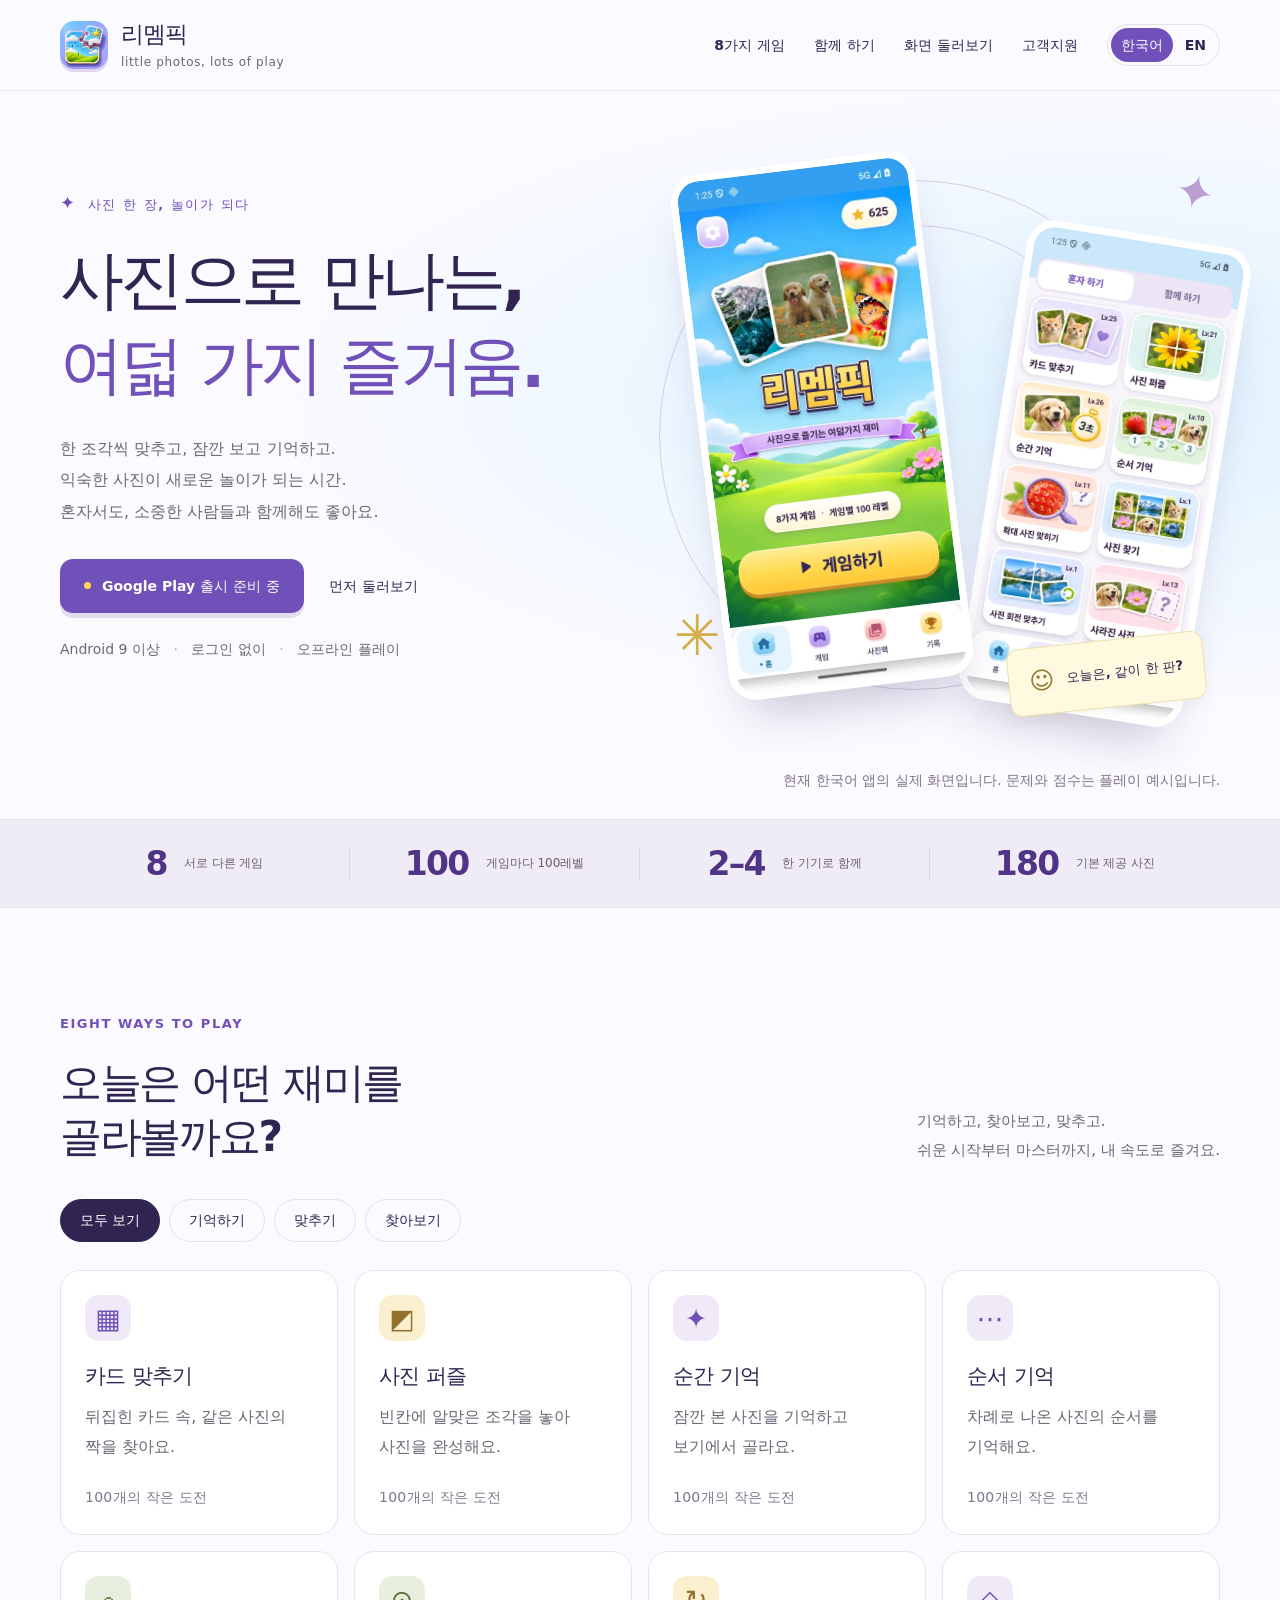
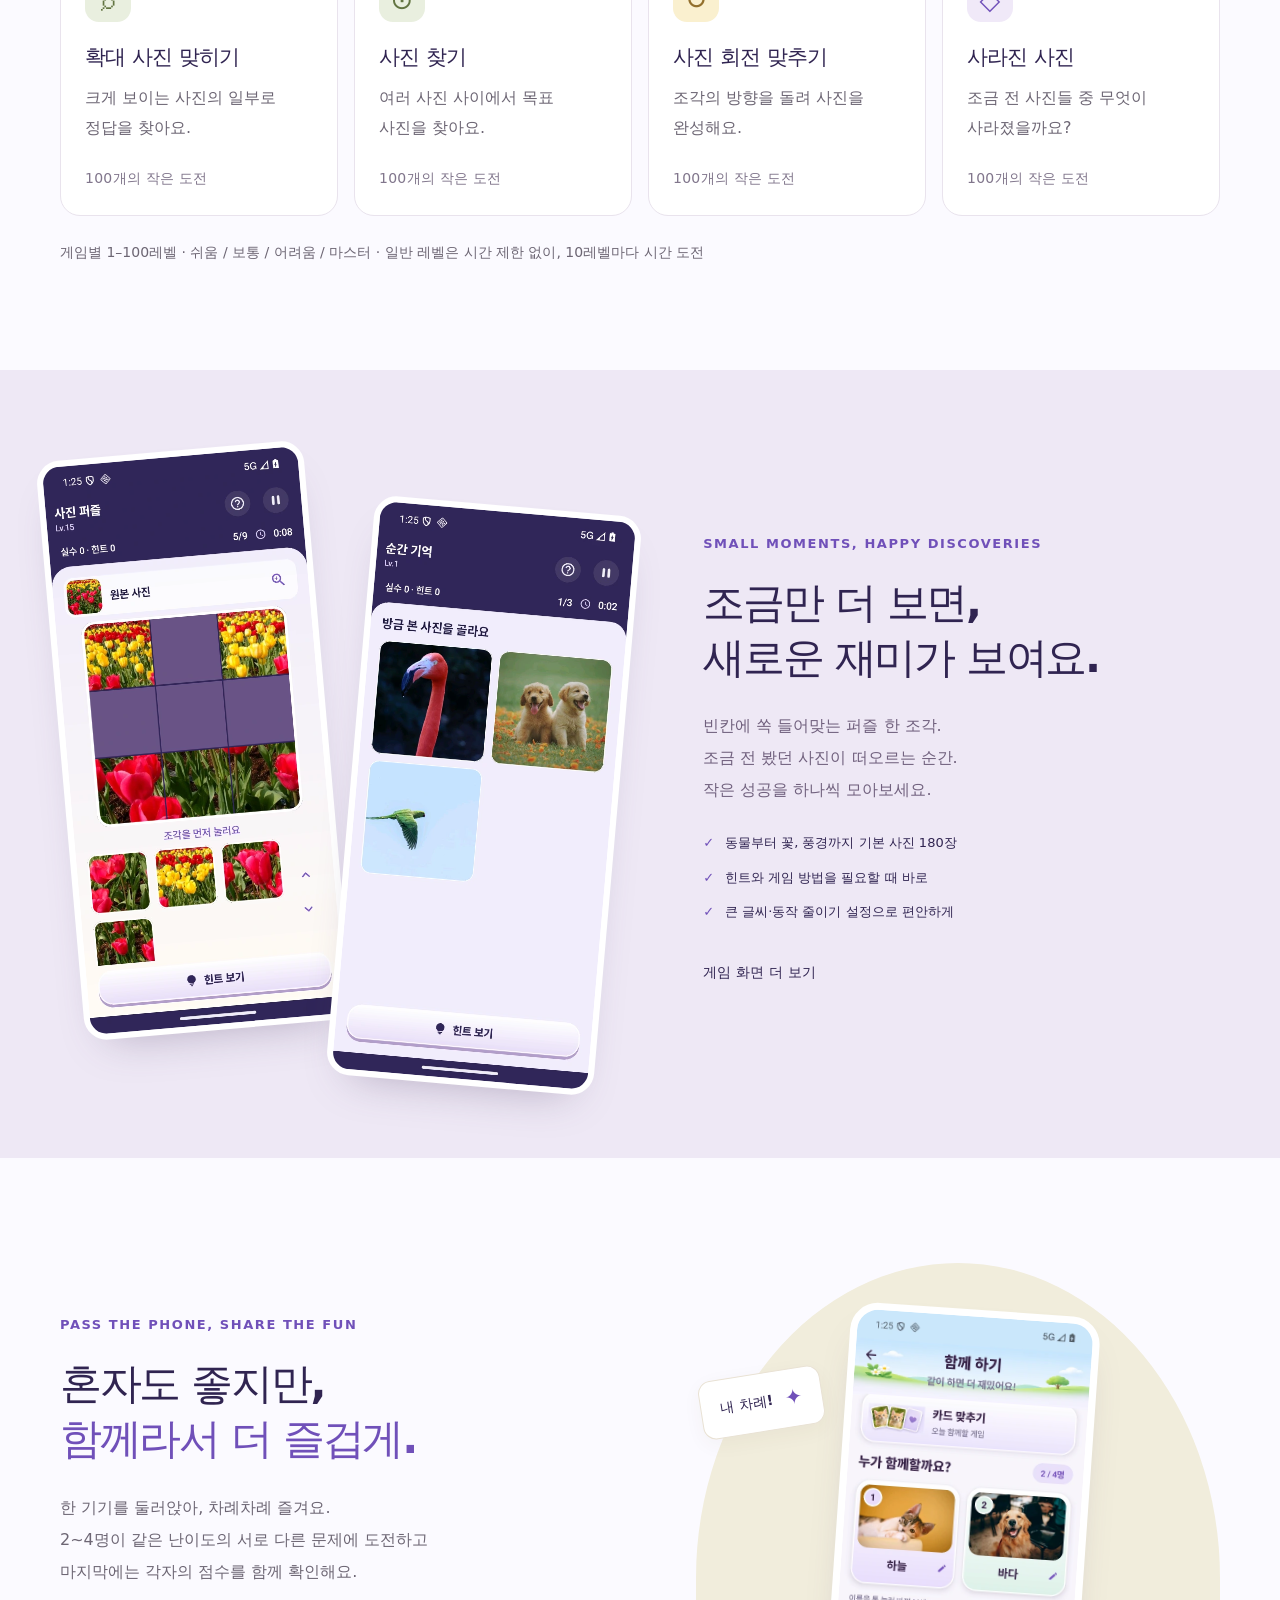
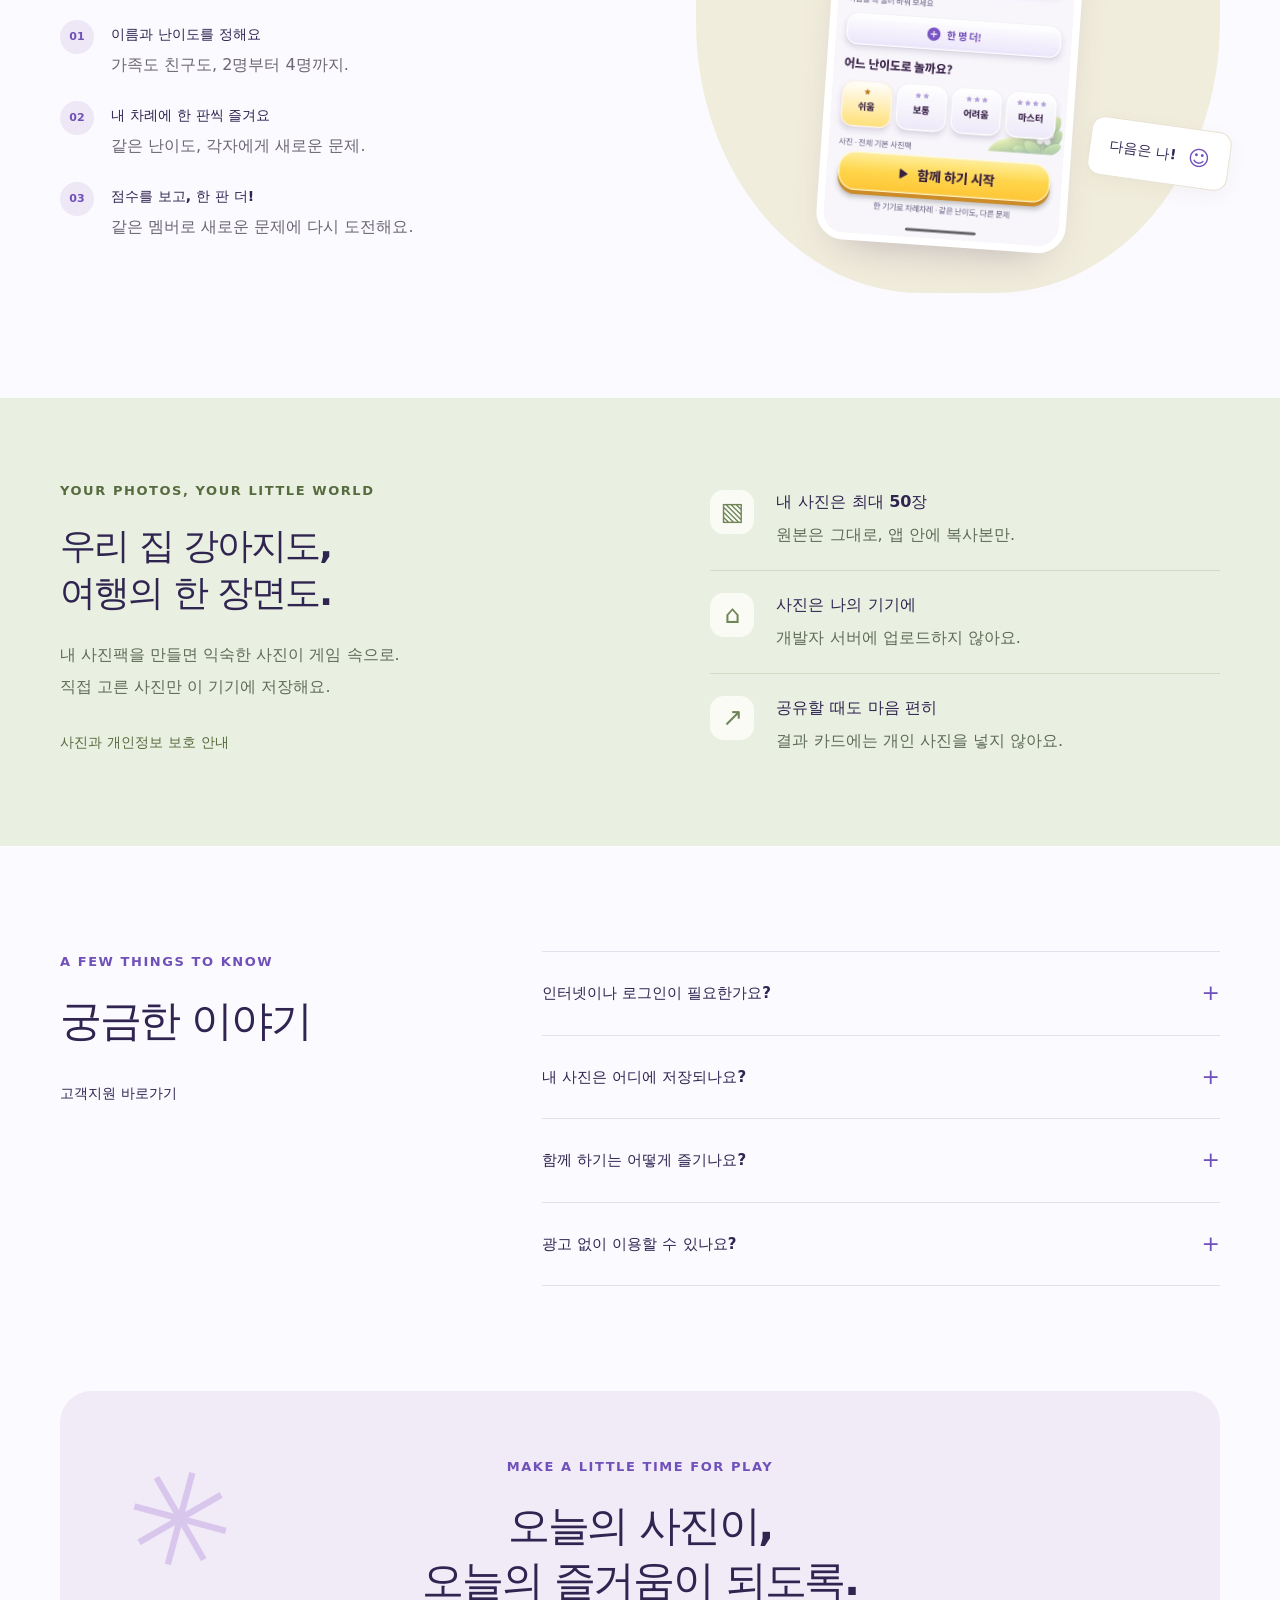
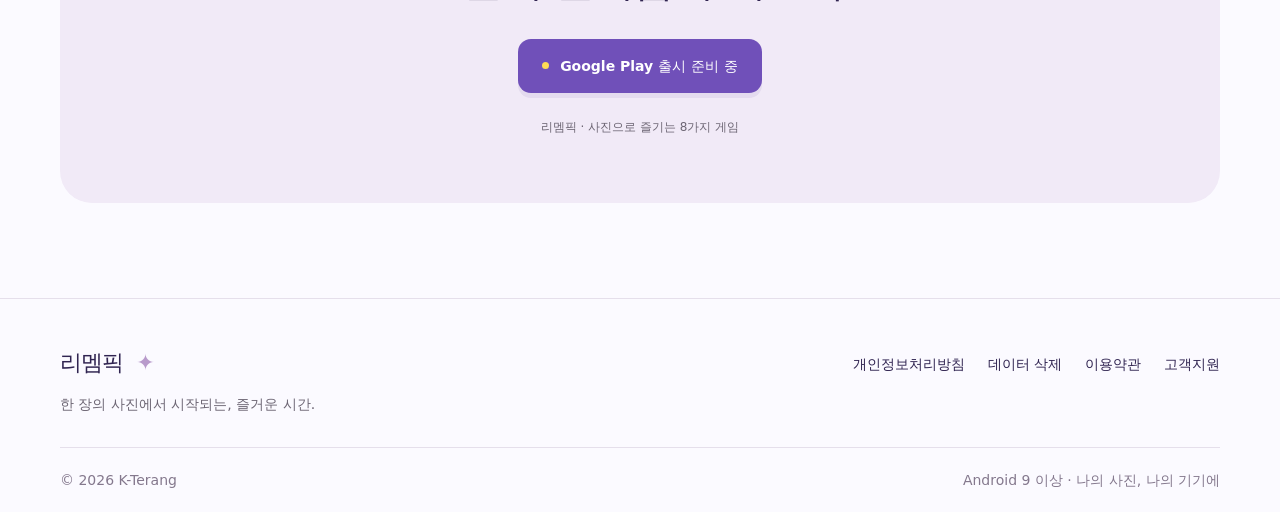
==== commit 7b7b42da: "Refresh RememPic screenshots and bilingual policy pages" ====
--- a/index.html
+++ b/index.html
@@ -1,16 +1,16 @@
 <!doctype html>
-<html lang="ko"><head><meta charset="utf-8"><meta name="viewport" content="width=device-width, initial-scale=1"><meta name="color-scheme" content="light"><meta name="theme-color" content="#faf8f2"><title>사진으로 만나는, 여덟 가지 즐거움 · 사진게임</title><meta name="description" content="사진 퍼즐부터 순간 기억까지. 8가지 게임, 게임별 100레벨, 한 기기로 함께하는 사진게임을 만나보세요."><meta property="og:title" content="사진으로 만나는, 여덟 가지 즐거움 · 사진게임"><meta property="og:description" content="사진 퍼즐부터 순간 기억까지. 8가지 게임, 게임별 100레벨, 한 기기로 함께하는 사진게임을 만나보세요."><meta property="og:type" content="website"><meta property="og:locale" content="ko_KR"><meta name="twitter:card" content="summary_large_image"><link rel="canonical" href="https://k-ternag.github.io/imageGameHome/index.html"><meta property="og:url" content="https://k-ternag.github.io/imageGameHome/index.html"><meta property="og:image" content="https://k-ternag.github.io/imageGameHome/assets/ko/screens/01-home-800.webp"><link rel="alternate" hreflang="ko" href="https://k-ternag.github.io/imageGameHome/index.html"><link rel="alternate" hreflang="en" href="https://k-ternag.github.io/imageGameHome/index.en.html"><link rel="alternate" hreflang="x-default" href="https://k-ternag.github.io/imageGameHome/index.en.html"><link rel="icon" href="assets/favicon.svg" type="image/svg+xml"><link rel="stylesheet" href="styles.css"><script src="app.js" defer></script></head>
+<html lang="ko"><head><meta charset="utf-8"><meta name="viewport" content="width=device-width, initial-scale=1"><meta name="color-scheme" content="light"><meta name="theme-color" content="#f8f7ff"><title>사진으로 만나는, 여덟 가지 즐거움 · 리멤픽</title><meta name="description" content="사진 퍼즐부터 순간 기억까지. 8가지 게임, 게임별 100레벨, 한 기기로 함께하는 리멤픽을 만나보세요."><meta property="og:title" content="사진으로 만나는, 여덟 가지 즐거움 · 리멤픽"><meta property="og:description" content="사진 퍼즐부터 순간 기억까지. 8가지 게임, 게임별 100레벨, 한 기기로 함께하는 리멤픽을 만나보세요."><meta property="og:type" content="website"><meta property="og:locale" content="ko_KR"><meta name="twitter:card" content="summary_large_image"><link rel="canonical" href="https://k-ternag.github.io/imageGameHome/index.html"><meta property="og:url" content="https://k-ternag.github.io/imageGameHome/index.html"><meta property="og:image" content="https://k-ternag.github.io/imageGameHome/assets/og-ko.png"><meta property="og:image:width" content="1200"><meta property="og:image:height" content="630"><meta property="og:image:alt" content="리멤픽 · 사진으로 즐기는 여덟 가지 재미"><meta name="twitter:image" content="https://k-ternag.github.io/imageGameHome/assets/og-ko.png"><link rel="alternate" hreflang="ko" href="https://k-ternag.github.io/imageGameHome/index.html"><link rel="alternate" hreflang="en" href="https://k-ternag.github.io/imageGameHome/index.en.html"><link rel="alternate" hreflang="x-default" href="https://k-ternag.github.io/imageGameHome/index.en.html"><link rel="icon" href="assets/favicon.svg" type="image/svg+xml"><link rel="stylesheet" href="styles.css"><script src="app.js" defer></script></head>
 <body data-page="index"><a class="skip-link" href="#main">본문 바로가기</a>
-<header class="site-header"><div class="wrap header-inner"><a class="brand" href="index.html"><span class="brand-mark" aria-hidden="true">▧<i>✦</i></span><span>사진게임<small>little photos, lots of play</small></span></a>
+<header class="site-header"><div class="wrap header-inner"><a class="brand" href="index.html"><img class="brand-icon" src="assets/favicon-64.png" alt="" width="48" height="48"><span>리멤픽<small>little photos, lots of play</small></span></a>
 <button class="menu-toggle" aria-expanded="false" aria-controls="navigation">메뉴 <span aria-hidden="true">☰</span></button>
 <nav id="navigation" aria-label="주 메뉴"><a href="index.html#games">8가지 게임</a><a href="index.html#together">함께 하기</a><a href="guide.html">화면 둘러보기</a><a href="support.html">고객지원</a><div class="languages" aria-label="Language"><a href="index.html" lang="ko" hreflang="ko" aria-current="page">한국어</a><a href="index.en.html" lang="en" hreflang="en">EN</a></div></nav></div></header><main id="main">
-<section class="hero"><div class="wrap hero-grid"><div class="hero-copy"><span class="eyebrow"><span aria-hidden="true">✦</span> 사진 한 장, 놀이가 되다</span><h1>사진으로 만나는,<br><em>여덟 가지 즐거움.</em></h1><p class="hero-description">한 조각씩 맞추고, 잠깐 보고 기억하고.<br>익숙한 사진이 새로운 놀이가 되는 시간.<br>혼자서도, 소중한 사람들과 함께해도 좋아요.</p><div class="hero-actions"><a class="button primary" href="support.html#availability"><span class="status-dot" aria-hidden="true"></span>Google Play 출시 준비 중</a><a class="text-link" href="guide.html">먼저 둘러보기 <span aria-hidden="true">↗</span></a></div><p class="hero-meta">Android 9 이상 <span>·</span> 로그인 없이 <span>·</span> 오프라인 플레이</p></div>
-<div class="hero-art"><span class="orbit orbit-one" aria-hidden="true"></span><span class="orbit orbit-two" aria-hidden="true"></span><span class="doodle-star star-one" aria-hidden="true">✦</span><span class="doodle-star star-two" aria-hidden="true">✳</span><a class="screen-link hero-phone back-phone" href="assets/ko/originals/02-games.png" data-lightbox data-title="오늘은 어떤 게임?" data-preview="assets/ko/screens/02-games-800.webp" aria-label="오늘은 어떤 게임? · 크게 보기"><img src="assets/ko/screens/02-games-480.webp" srcset="assets/ko/screens/02-games-480.webp 480w, assets/ko/screens/02-games-800.webp 800w" sizes="(max-width: 600px) 75vw, 320px" width="1080" height="2400" alt="혼자 하기와 함께 하기, 8가지 게임을 고르는 화면" loading="lazy" decoding="async"><span class="zoom-hint" aria-hidden="true">↗</span></a><a class="screen-link hero-phone front-phone" href="assets/ko/originals/01-home.png" data-lightbox data-title="반가워요, 사진게임" data-preview="assets/ko/screens/01-home-800.webp" aria-label="반가워요, 사진게임 · 크게 보기"><img src="assets/ko/screens/01-home-480.webp" srcset="assets/ko/screens/01-home-480.webp 480w, assets/ko/screens/01-home-800.webp 800w" sizes="(max-width: 600px) 75vw, 320px" width="1080" height="2400" alt="사진 카드와 노란 게임하기 버튼이 있는 홈 화면" loading="eager" decoding="async" fetchpriority="high"><span class="zoom-hint" aria-hidden="true">↗</span></a><span class="floating-note"><span aria-hidden="true">☺</span> 오늘은, 같이 한 판?</span></div></div><div class="wrap hero-caption">개발 과정에서 촬영한 실제 앱 화면입니다. 화면 속 문구·레벨·예시 결과는 현재 버전과 다를 수 있습니다.</div></section>
-<section class="stats-band" aria-label="사진게임 한눈에 보기"><div class="wrap stats-grid"><div><strong>8</strong><span>서로 다른 게임</span></div><div><strong>100</strong><span>게임마다 100레벨</span></div><div><strong>2–4</strong><span>한 기기로 함께</span></div><div><strong>180</strong><span>기본 제공 사진</span></div></div></section>
-<section class="section wrap" id="games"><div class="section-heading"><div><span class="eyebrow">EIGHT WAYS TO PLAY</span><h2>오늘은 어떤 재미를<br>골라볼까요?</h2></div><p>기억하고, 찾아보고, 맞추고.<br>쉬운 시작부터 마스터까지, 내 속도로 즐겨요.</p></div><div class="filter-bar" role="group" aria-label="게임 분류" data-filter-group="games" hidden><button type="button" data-filter="all" aria-pressed="true">모두 보기</button><button type="button" data-filter="memory" aria-pressed="false">기억하기</button><button type="button" data-filter="puzzle" aria-pressed="false">맞추기</button><button type="button" data-filter="observe" aria-pressed="false">찾아보기</button></div><div class="games-grid" id="game-grid"><article class="game-card" data-category="memory"><div class="game-top"><span class="game-symbol memory" aria-hidden="true">▦</span><span class="game-number">01</span></div><h3>카드 맞추기</h3><p>뒤집힌 카드 속, 같은 사진의 짝을 찾아요.</p><span class="game-level">100개의 작은 도전</span></article><article class="game-card" data-category="puzzle"><div class="game-top"><span class="game-symbol puzzle" aria-hidden="true">◩</span><span class="game-number">02</span></div><h3>사진 퍼즐</h3><p>빈칸에 알맞은 조각을 놓아 사진을 완성해요.</p><span class="game-level">100개의 작은 도전</span></article><article class="game-card" data-category="memory"><div class="game-top"><span class="game-symbol memory" aria-hidden="true">✦</span><span class="game-number">03</span></div><h3>순간 기억</h3><p>잠깐 본 사진을 기억하고 보기에서 골라요.</p><span class="game-level">100개의 작은 도전</span></article><article class="game-card" data-category="memory"><div class="game-top"><span class="game-symbol memory" aria-hidden="true">⋯</span><span class="game-number">04</span></div><h3>순서 기억</h3><p>차례로 나온 사진의 순서를 기억해요.</p><span class="game-level">100개의 작은 도전</span></article><article class="game-card" data-category="observe"><div class="game-top"><span class="game-symbol observe" aria-hidden="true">⌕</span><span class="game-number">05</span></div><h3>확대 사진</h3><p>크게 보이는 사진의 일부로 정답을 찾아요.</p><span class="game-level">100개의 작은 도전</span></article><article class="game-card" data-category="observe"><div class="game-top"><span class="game-symbol observe" aria-hidden="true">⊙</span><span class="game-number">06</span></div><h3>사진 찾기</h3><p>여러 사진 사이에서 목표 사진을 찾아요.</p><span class="game-level">100개의 작은 도전</span></article><article class="game-card" data-category="puzzle"><div class="game-top"><span class="game-symbol puzzle" aria-hidden="true">↻</span><span class="game-number">07</span></div><h3>회전 맞추기</h3><p>조각의 방향을 돌려 사진을 완성해요.</p><span class="game-level">100개의 작은 도전</span></article><article class="game-card" data-category="memory"><div class="game-top"><span class="game-symbol memory" aria-hidden="true">◇</span><span class="game-number">08</span></div><h3>사라진 사진</h3><p>조금 전 사진들 중 무엇이 사라졌을까요?</p><span class="game-level">100개의 작은 도전</span></article></div><p class="small-note">게임별 1–100레벨 · 쉬움 / 보통 / 어려움 / 마스터 · 일반 레벨은 시간 제한 없이, 10레벨마다 시간 도전</p></section>
-<section class="play-story"><div class="wrap story-grid"><div class="story-screens"><a class="screen-link story-phone" href="assets/ko/originals/03-photo-puzzle.png" data-lightbox data-title="한 조각씩 완성하는 재미" data-preview="assets/ko/screens/03-photo-puzzle-800.webp" aria-label="한 조각씩 완성하는 재미 · 크게 보기"><img src="assets/ko/screens/03-photo-puzzle-480.webp" srcset="assets/ko/screens/03-photo-puzzle-480.webp 480w, assets/ko/screens/03-photo-puzzle-800.webp 800w" sizes="(max-width: 600px) 75vw, 320px" width="1080" height="2400" alt="해바라기 사진의 빈칸에 조각을 맞추는 사진 퍼즐" loading="lazy" decoding="async"><span class="zoom-hint" aria-hidden="true">↗</span></a><a class="screen-link story-phone offset-phone" href="assets/ko/originals/05-memory-choices.png" data-lightbox data-title="조금 전 사진을 찾아요" data-preview="assets/ko/screens/05-memory-choices-800.webp" aria-label="조금 전 사진을 찾아요 · 크게 보기"><img src="assets/ko/screens/05-memory-choices-480.webp" srcset="assets/ko/screens/05-memory-choices-480.webp 480w, assets/ko/screens/05-memory-choices-800.webp 800w" sizes="(max-width: 600px) 75vw, 320px" width="1080" height="2400" alt="순간 기억에서 방금 본 사진을 고르는 선택지" loading="lazy" decoding="async"><span class="zoom-hint" aria-hidden="true">↗</span></a></div><div class="story-copy"><span class="eyebrow">SMALL MOMENTS, HAPPY DISCOVERIES</span><h2>조금만 더 보면,<br>새로운 재미가 보여요.</h2><p>빈칸에 쏙 들어맞는 퍼즐 한 조각.<br>조금 전 봤던 사진이 떠오르는 순간.<br>작은 성공을 하나씩 모아보세요.</p><ul class="check-list"><li>동물부터 꽃, 풍경까지 기본 사진 180장</li><li>힌트와 게임 방법을 필요할 때 바로</li><li>큰 글씨·동작 줄이기 설정으로 편안하게</li></ul><a class="text-link" href="guide.html">게임 화면 더 보기 <span aria-hidden="true">↗</span></a></div></div></section>
+<section class="hero"><div class="wrap hero-grid"><div class="hero-copy"><span class="eyebrow"><span aria-hidden="true">✦</span> 사진 한 장, 놀이가 되다</span><h1>사진으로 만나는,<br><em>여덟 가지 즐거움.</em></h1><p class="hero-description">한 조각씩 맞추고, 잠깐 보고 기억하고.<br>익숙한 사진이 새로운 놀이가 되는 시간.<br>혼자서도, 소중한 사람들과 함께해도 좋아요.</p><div class="hero-actions"><a class="button primary" href="support.html#availability"><span class="status-dot" aria-hidden="true"></span>Google Play 출시 준비 중</a><a class="text-link" href="guide.html">먼저 둘러보기</a></div><p class="hero-meta">Android 9 이상 <span>·</span> 로그인 없이 <span>·</span> 오프라인 플레이</p></div>
+<div class="hero-art"><span class="orbit orbit-one" aria-hidden="true"></span><span class="orbit orbit-two" aria-hidden="true"></span><span class="doodle-star star-one" aria-hidden="true">✦</span><span class="doodle-star star-two" aria-hidden="true">✳</span><a class="screen-link hero-phone back-phone" href="assets/ko/originals/02-games.png" data-lightbox data-title="오늘은 어떤 게임?" data-preview="assets/ko/screens/02-games-800.webp" aria-label="오늘은 어떤 게임? · 크게 보기"><img src="assets/ko/screens/02-games-480.webp" srcset="assets/ko/screens/02-games-480.webp 480w, assets/ko/screens/02-games-800.webp 800w" sizes="(max-width: 600px) 75vw, 320px" width="1080" height="2400" alt="혼자 하기와 함께 하기, 8가지 게임을 고르는 화면" loading="lazy" decoding="async"><span class="zoom-hint" aria-hidden="true">↗</span></a><a class="screen-link hero-phone front-phone" href="assets/ko/originals/01-home.png" data-lightbox data-title="반가워요, 리멤픽" data-preview="assets/ko/screens/01-home-800.webp" aria-label="반가워요, 리멤픽 · 크게 보기"><img src="assets/ko/screens/01-home-480.webp" srcset="assets/ko/screens/01-home-480.webp 480w, assets/ko/screens/01-home-800.webp 800w" sizes="(max-width: 600px) 75vw, 320px" width="1080" height="2400" alt="리멤픽 로고, 사진 카드와 노란 게임하기 버튼이 있는 홈 화면" loading="eager" decoding="async" fetchpriority="high"><span class="zoom-hint" aria-hidden="true">↗</span></a><span class="floating-note"><span aria-hidden="true">☺</span> 오늘은, 같이 한 판?</span></div></div><div class="wrap hero-caption">현재 한국어 앱의 실제 화면입니다. 문제와 점수는 플레이 예시입니다.</div></section>
+<section class="stats-band" aria-label="리멤픽 한눈에 보기"><div class="wrap stats-grid"><div><strong>8</strong><span>서로 다른 게임</span></div><div><strong>100</strong><span>게임마다 100레벨</span></div><div><strong>2–4</strong><span>한 기기로 함께</span></div><div><strong>180</strong><span>기본 제공 사진</span></div></div></section>
+<section class="section wrap" id="games"><div class="section-heading"><div><span class="eyebrow">EIGHT WAYS TO PLAY</span><h2>오늘은 어떤 재미를<br>골라볼까요?</h2></div><p>기억하고, 찾아보고, 맞추고.<br>쉬운 시작부터 마스터까지, 내 속도로 즐겨요.</p></div><div class="filter-bar" role="group" aria-label="게임 분류" data-filter-group="games" hidden><button type="button" data-filter="all" aria-pressed="true">모두 보기</button><button type="button" data-filter="memory" aria-pressed="false">기억하기</button><button type="button" data-filter="puzzle" aria-pressed="false">맞추기</button><button type="button" data-filter="observe" aria-pressed="false">찾아보기</button></div><div class="games-grid" id="game-grid"><article class="game-card" data-category="memory"><div class="game-top"><span class="game-symbol memory" aria-hidden="true">▦</span></div><h3>카드 맞추기</h3><p>뒤집힌 카드 속, 같은 사진의 짝을 찾아요.</p><span class="game-level">100개의 작은 도전</span></article><article class="game-card" data-category="puzzle"><div class="game-top"><span class="game-symbol puzzle" aria-hidden="true">◩</span></div><h3>사진 퍼즐</h3><p>빈칸에 알맞은 조각을 놓아 사진을 완성해요.</p><span class="game-level">100개의 작은 도전</span></article><article class="game-card" data-category="memory"><div class="game-top"><span class="game-symbol memory" aria-hidden="true">✦</span></div><h3>순간 기억</h3><p>잠깐 본 사진을 기억하고 보기에서 골라요.</p><span class="game-level">100개의 작은 도전</span></article><article class="game-card" data-category="memory"><div class="game-top"><span class="game-symbol memory" aria-hidden="true">⋯</span></div><h3>순서 기억</h3><p>차례로 나온 사진의 순서를 기억해요.</p><span class="game-level">100개의 작은 도전</span></article><article class="game-card" data-category="observe"><div class="game-top"><span class="game-symbol observe" aria-hidden="true">⌕</span></div><h3>확대 사진 맞히기</h3><p>크게 보이는 사진의 일부로 정답을 찾아요.</p><span class="game-level">100개의 작은 도전</span></article><article class="game-card" data-category="observe"><div class="game-top"><span class="game-symbol observe" aria-hidden="true">⊙</span></div><h3>사진 찾기</h3><p>여러 사진 사이에서 목표 사진을 찾아요.</p><span class="game-level">100개의 작은 도전</span></article><article class="game-card" data-category="puzzle"><div class="game-top"><span class="game-symbol puzzle" aria-hidden="true">↻</span></div><h3>사진 회전 맞추기</h3><p>조각의 방향을 돌려 사진을 완성해요.</p><span class="game-level">100개의 작은 도전</span></article><article class="game-card" data-category="memory"><div class="game-top"><span class="game-symbol memory" aria-hidden="true">◇</span></div><h3>사라진 사진</h3><p>조금 전 사진들 중 무엇이 사라졌을까요?</p><span class="game-level">100개의 작은 도전</span></article></div><p class="small-note">게임별 1–100레벨 · 쉬움 / 보통 / 어려움 / 마스터 · 일반 레벨은 시간 제한 없이, 10레벨마다 시간 도전</p></section>
+<section class="play-story"><div class="wrap story-grid"><div class="story-screens"><a class="screen-link story-phone" href="assets/ko/originals/03-photo-puzzle.png" data-lightbox data-title="한 조각씩 완성하는 재미" data-preview="assets/ko/screens/03-photo-puzzle-800.webp" aria-label="한 조각씩 완성하는 재미 · 크게 보기"><img src="assets/ko/screens/03-photo-puzzle-480.webp" srcset="assets/ko/screens/03-photo-puzzle-480.webp 480w, assets/ko/screens/03-photo-puzzle-800.webp 800w" sizes="(max-width: 600px) 75vw, 320px" width="1080" height="2400" alt="사진의 빈칸에 조각을 맞추는 사진 퍼즐" loading="lazy" decoding="async"><span class="zoom-hint" aria-hidden="true">↗</span></a><a class="screen-link story-phone offset-phone" href="assets/ko/originals/05-memory-choices.png" data-lightbox data-title="조금 전 사진을 찾아요" data-preview="assets/ko/screens/05-memory-choices-800.webp" aria-label="조금 전 사진을 찾아요 · 크게 보기"><img src="assets/ko/screens/05-memory-choices-480.webp" srcset="assets/ko/screens/05-memory-choices-480.webp 480w, assets/ko/screens/05-memory-choices-800.webp 800w" sizes="(max-width: 600px) 75vw, 320px" width="1080" height="2400" alt="순간 기억에서 방금 본 사진을 고르는 선택지" loading="lazy" decoding="async"><span class="zoom-hint" aria-hidden="true">↗</span></a></div><div class="story-copy"><span class="eyebrow">SMALL MOMENTS, HAPPY DISCOVERIES</span><h2>조금만 더 보면,<br>새로운 재미가 보여요.</h2><p>빈칸에 쏙 들어맞는 퍼즐 한 조각.<br>조금 전 봤던 사진이 떠오르는 순간.<br>작은 성공을 하나씩 모아보세요.</p><ul class="check-list"><li>동물부터 꽃, 풍경까지 기본 사진 180장</li><li>힌트와 게임 방법을 필요할 때 바로</li><li>큰 글씨·동작 줄이기 설정으로 편안하게</li></ul><a class="text-link" href="guide.html">게임 화면 더 보기</a></div></div></section>
 <section class="section wrap together-section" id="together"><div class="together-copy"><span class="eyebrow">PASS THE PHONE, SHARE THE FUN</span><h2>혼자도 좋지만,<br><em>함께라서 더 즐겁게.</em></h2><p>한 기기를 둘러앉아, 차례차례 즐겨요.<br>2~4명이 같은 난이도의 서로 다른 문제에 도전하고<br>마지막에는 각자의 점수를 함께 확인해요.</p><ol class="steps"><li><span>01</span><div><strong>이름과 난이도를 정해요</strong><p>가족도 친구도, 2명부터 4명까지.</p></div></li><li><span>02</span><div><strong>내 차례에 한 판씩 즐겨요</strong><p>같은 난이도, 각자에게 새로운 문제.</p></div></li><li><span>03</span><div><strong>점수를 보고, 한 판 더!</strong><p>같은 멤버로 새로운 문제에 다시 도전해요.</p></div></li></ol></div><div class="together-art"><a class="screen-link together-phone" href="assets/ko/originals/07-together-setup.png" data-lightbox data-title="우리 함께 시작해요" data-preview="assets/ko/screens/07-together-setup-800.webp" aria-label="우리 함께 시작해요 · 크게 보기"><img src="assets/ko/screens/07-together-setup-480.webp" srcset="assets/ko/screens/07-together-setup-480.webp 480w, assets/ko/screens/07-together-setup-800.webp 800w" sizes="(max-width: 600px) 75vw, 320px" width="1080" height="2400" alt="함께 하기에서 참가자와 난이도를 정하는 화면" loading="lazy" decoding="async"><span class="zoom-hint" aria-hidden="true">↗</span></a><span class="player-label label-one">내 차례! <span aria-hidden="true">✦</span></span><span class="player-label label-two">다음은 나! <span aria-hidden="true">☺</span></span></div></section>
-<section class="photo-note"><div class="wrap photo-note-grid"><div><span class="eyebrow">YOUR PHOTOS, YOUR LITTLE WORLD</span><h2>우리 집 강아지도,<br>여행의 한 장면도.</h2><p>내 사진팩을 만들면 익숙한 사진이 게임 속으로.<br>직접 고른 사진만 이 기기에 저장해요.</p><a class="text-link" href="privacy.html">사진과 개인정보 보호 안내 <span aria-hidden="true">↗</span></a></div><div class="photo-facts"><div><span aria-hidden="true">▧</span><strong>내 사진은 최대 50장</strong><p>원본은 그대로, 앱 안에 복사본만.</p></div><div><span aria-hidden="true">⌂</span><strong>사진은 나의 기기에</strong><p>개발자 서버에 업로드하지 않아요.</p></div><div><span aria-hidden="true">↗</span><strong>공유할 때도 마음 편히</strong><p>결과 카드에는 개인 사진을 넣지 않아요.</p></div></div></div></section>
-<section class="section wrap faq-section"><div><span class="eyebrow">A FEW THINGS TO KNOW</span><h2>궁금한 이야기</h2><a class="text-link" href="support.html">고객지원 바로가기 <span aria-hidden="true">↗</span></a></div><div class="faq-list"><details><summary>인터넷이나 로그인이 필요한가요?<span aria-hidden="true">+</span></summary><p>현재 앱은 회원가입 없이 기기 안에서 동작합니다. 기본 게임과 사진팩은 오프라인으로 즐길 수 있습니다. 설치, 홈페이지 접속, 다른 앱을 통한 공유에는 연결이 필요할 수 있습니다.</p></details><details><summary>내 사진은 어디에 저장되나요?<span aria-hidden="true">+</span></summary><p>사진 선택기에서 직접 고른 사진만 앱 내부에 복사합니다. 원본은 바꾸지 않으며 개발자 서버에 업로드하지 않습니다. 개인 사진은 모든 내 사진팩을 합쳐 최대 50장까지 등록할 수 있습니다.</p></details><details><summary>함께 하기는 어떻게 즐기나요?<span aria-hidden="true">+</span></summary><p>2~4명의 이름과 공통 난이도를 정한 뒤 한 기기를 넘겨가며 차례대로 플레이합니다. 참가자마다 다른 문제가 나오며, 같은 난이도·문제 수·점수 기준으로 결과를 비교합니다. 실시간 온라인 대전은 아닙니다.</p></details><details><summary>친구 도전은 어떻게 하나요?<span aria-hidden="true">+</span></summary><p>기본 사진으로 끝낸 혼자 하기 결과에서 도전장과 코드를 공유합니다. 받은 사람은 게임 선택 화면의 친구 도전에 코드를 붙여넣습니다. 같은 문제를 풀어 점수를 비교하며, 결과가 자동으로 상대에게 전달되지는 않습니다. 개인 사진을 사용한 게임은 지원하지 않습니다.</p></details></div></section>
-<section class="cta-section wrap"><span class="eyebrow">MAKE A LITTLE TIME FOR PLAY</span><h2>오늘의 사진이,<br>오늘의 즐거움이 되도록.</h2><a class="button primary" href="support.html#availability"><span class="status-dot" aria-hidden="true"></span>Google Play 출시 준비 중</a><p>사진게임 · 사진으로 즐기는 8가지 게임</p><span class="cta-star" aria-hidden="true">✳</span></section></main><footer class="site-footer"><div class="wrap"><div class="footer-main"><div><a class="footer-brand" href="index.html">사진게임 <span aria-hidden="true">✦</span></a><p>한 장의 사진에서 시작되는, 즐거운 시간.</p></div><nav class="footer-links" aria-label="서비스 안내"><a href="privacy.html">개인정보처리방침</a><a href="delete-account.html">데이터 삭제</a><a href="terms.html">이용약관</a><a href="support.html">고객지원</a></nav></div><div class="footer-bottom"><span>© 2026 K-Terang</span><span>Android 9 이상 · 나의 사진, 나의 기기에</span></div></div></footer>
-<dialog id="lightbox" aria-labelledby="lightbox-title"><div class="lightbox-bar"><h2 id="lightbox-title"></h2><button type="button" id="close-lightbox" aria-label="확대 이미지 닫기">×</button></div><div class="lightbox-stage"><button type="button" id="previous-image" aria-label="이전 이미지">←</button><img id="lightbox-image" alt=""><button type="button" id="next-image" aria-label="다음 이미지">→</button></div><div class="lightbox-bottom"><span id="image-position" aria-live="polite"></span><a id="original-image" href="assets/ko/originals/01-home.png" target="_blank" rel="noopener">원본 이미지 열기 ↗</a></div><p class="lightbox-note">개발 과정에서 촬영한 실제 앱 화면입니다. 화면 속 문구·레벨·예시 결과는 현재 버전과 다를 수 있습니다.</p></dialog></body></html>
+<section class="photo-note"><div class="wrap photo-note-grid"><div><span class="eyebrow">YOUR PHOTOS, YOUR LITTLE WORLD</span><h2>우리 집 강아지도,<br>여행의 한 장면도.</h2><p>내 사진팩을 만들면 익숙한 사진이 게임 속으로.<br>직접 고른 사진만 이 기기에 저장해요.</p><a class="text-link" href="privacy.html">사진과 개인정보 보호 안내</a></div><div class="photo-facts"><div><span aria-hidden="true">▧</span><strong>내 사진은 최대 50장</strong><p>원본은 그대로, 앱 안에 복사본만.</p></div><div><span aria-hidden="true">⌂</span><strong>사진은 나의 기기에</strong><p>개발자 서버에 업로드하지 않아요.</p></div><div><span aria-hidden="true">↗</span><strong>공유할 때도 마음 편히</strong><p>결과 카드에는 개인 사진을 넣지 않아요.</p></div></div></div></section>
+<section class="section wrap faq-section"><div><span class="eyebrow">A FEW THINGS TO KNOW</span><h2>궁금한 이야기</h2><a class="text-link" href="support.html">고객지원 바로가기</a></div><div class="faq-list"><details><summary>인터넷이나 로그인이 필요한가요?<span aria-hidden="true">+</span></summary><p>회원가입 없이 기본 게임과 사진팩을 오프라인으로 즐길 수 있습니다. 광고, Google Play 구매·복원, 홈페이지 접속과 외부 공유에는 인터넷이 필요할 수 있습니다. 개인 사진과 게임 기록은 개발자 서버에 업로드하지 않습니다.</p></details><details><summary>내 사진은 어디에 저장되나요?<span aria-hidden="true">+</span></summary><p>직접 고른 사진만 앱 내부에 복사하며 원본은 바꾸지 않습니다. 모든 내 사진팩을 합쳐 최대 50장까지 등록할 수 있습니다. 앱 삭제나 데이터 삭제 전에는 원본 사진을 따로 보관해 주세요.</p></details><details><summary>함께 하기는 어떻게 즐기나요?<span aria-hidden="true">+</span></summary><p>2~4명의 이름과 공통 난이도를 정한 뒤 한 기기를 넘겨가며 플레이합니다. 참가자마다 다른 문제를 같은 난이도·문제 수·점수 기준으로 즐기고 마지막에 결과를 비교합니다.</p></details><details><summary>광고 없이 이용할 수 있나요?<span aria-hidden="true">+</span></summary><p>설정 → 광고 없이 즐기기에서 Google Play 1회 구매를 제공합니다. 정기 구독이 아니며 가격과 판매 여부는 실제 구매 화면을 확인해 주세요. 같은 Google 계정으로 구매 복원을 할 수 있고, 사진팩·게임 기록은 복원 대상이 아닙니다.</p></details></div></section>
+<section class="cta-section wrap"><span class="eyebrow">MAKE A LITTLE TIME FOR PLAY</span><h2>오늘의 사진이,<br>오늘의 즐거움이 되도록.</h2><a class="button primary" href="support.html#availability"><span class="status-dot" aria-hidden="true"></span>Google Play 출시 준비 중</a><p>리멤픽 · 사진으로 즐기는 8가지 게임</p><span class="cta-star" aria-hidden="true">✳</span></section></main><footer class="site-footer"><div class="wrap"><div class="footer-main"><div><a class="footer-brand" href="index.html">리멤픽 <span aria-hidden="true">✦</span></a><p>한 장의 사진에서 시작되는, 즐거운 시간.</p></div><nav class="footer-links" aria-label="서비스 안내"><a href="privacy.html">개인정보처리방침</a><a href="delete-account.html">데이터 삭제</a><a href="terms.html">이용약관</a><a href="support.html">고객지원</a></nav></div><div class="footer-bottom"><span>© 2026 K-Terang</span><span>Android 9 이상 · 나의 사진, 나의 기기에</span></div></div></footer>
+<dialog id="lightbox" aria-labelledby="lightbox-title"><div class="lightbox-bar"><h2 id="lightbox-title"></h2><button type="button" id="close-lightbox" aria-label="확대 이미지 닫기">×</button></div><div class="lightbox-stage"><button type="button" id="previous-image" aria-label="이전 이미지">←</button><img id="lightbox-image" alt=""><button type="button" id="next-image" aria-label="다음 이미지">→</button></div><div class="lightbox-bottom"><span id="image-position" aria-live="polite"></span><a id="original-image" href="assets/ko/originals/01-home.png" target="_blank" rel="noopener">원본 이미지 열기</a></div><p class="lightbox-note">현재 한국어 앱의 실제 화면입니다. 문제와 점수는 플레이 예시입니다.</p></dialog></body></html>
--- a/styles.css
+++ b/styles.css
@@ -13,5 +13,26 @@
 @media(max-width:850px){.wrap{width:calc(100% - 40px)}.header-inner{min-height:78px;flex-wrap:wrap;padding-block:14px}.brand{font-size:21px}.brand small{font-size:8px}.brand-mark{width:38px;height:38px}.js .menu-toggle{display:block}.js #navigation{display:none}.js #navigation.is-open{display:flex}#navigation{width:100%;flex-wrap:wrap;justify-content:center;padding:12px 0 6px;gap:10px 22px}#navigation>a{padding:8px 0}.hero-grid{gap:10px;min-height:585px}.hero-copy h1{font-size:40px}.hero-description{font-size:13px}.hero-description br{display:none}.hero-art{height:485px}.front-phone{width:186px;left:0;top:30px}.back-phone{width:166px;right:-8px;top:105px}.orbit-one{width:330px;height:330px;top:75px}.orbit-two{width:260px;height:260px;left:20px;top:110px}.floating-note{right:0;bottom:0;padding:10px 13px;font-size:11px}.doodle-star.star-one{font-size:33px;right:-5px;top:35px}.star-two{bottom:30px;font-size:40px}.hero-actions{gap:12px}.hero-actions .text-link{font-size:12px}.hero-meta{font-size:10px}.hero-meta span{padding-inline:4px}.hero .eyebrow{font-size:10px;letter-spacing:.09em}.hero-caption{font-size:9px}.stats-grid{padding-block:24px}.stats-grid>div{gap:10px;flex-direction:column}.stats-grid strong{font-size:29px}.stats-grid span{font-size:11px}.section{padding-block:75px}.section-heading{align-items:start}.section-heading h2,.story-copy h2,.together-copy h2{font-size:34px}.section-heading p{font-size:13px}.games-grid{grid-template-columns:repeat(2,1fr)}.game-card p{min-height:0}.game-level{margin-top:18px}.game-top{margin-bottom:15px}.story-grid{gap:35px}.story-copy p{font-size:14px}.story-screens{gap:12px}.story-phone{width:calc(50% - 6px);border-radius:17px;border-width:4px}.check-list{font-size:12px}.together-section{gap:30px}.together-art{min-height:525px}.together-phone{width:210px}.label-one{left:-10px;top:90px}.label-two{right:-5px;bottom:65px}.player-label{font-size:12px;padding:7px 14px}.together-copy>p{font-size:14px}.together-copy>p br{display:none}.photo-note-grid{gap:35px}.photo-note h2{font-size:31px}.photo-note p{font-size:13px}.photo-facts strong{font-size:14px}.photo-facts p{font-size:12px}.faq-section{grid-template-columns:1fr;gap:30px}.faq-section .text-link{margin-top:10px}.cta-star{font-size:95px;left:15px;top:60px;opacity:.5}.footer-main{flex-direction:column;gap:25px}.footer-links{gap:20px}.page-intro h1{font-size:40px}.gallery-grid{grid-template-columns:repeat(3,1fr);gap:35px 20px}.gallery-card h2{font-size:14px}.gallery-card .screen-link{border-width:5px;border-radius:18px}.support-layout{grid-template-columns:1fr;gap:10px}.contact-card{max-width:560px}.legal-layout{display:block;padding-top:35px}.legal-nav{position:static;margin-bottom:30px}.legal-nav nav{display:flex;flex-wrap:wrap;gap:5px 18px}.legal-nav .eyebrow{margin-top:15px}.print-button{margin-top:12px}.legal-document h1{font-size:36px}.legal-document{max-width:750px}.policy-meta{padding:18px 22px}}
 @media(max-width:600px){html{scroll-padding-top:90px}.wrap{width:calc(100% - 36px)}.hero{padding-bottom:20px}.hero-grid{display:flex;flex-direction:column;gap:5px;min-height:auto;padding-top:43px}.hero-copy{width:100%;text-align:center}.hero-copy h1{font-size:43px;line-height:1.28;letter-spacing:-.06em}.hero .eyebrow{font-size:10px;letter-spacing:.1em;margin-bottom:18px}.hero-description{font-size:14px;max-width:330px;margin:21px auto 0;line-height:1.9}.hero-description br{display:initial}.hero-actions{justify-content:center;margin-top:24px;gap:18px}.hero-actions .text-link{font-size:12px}.hero-meta{font-size:10px;margin-top:23px}.hero-art{width:335px;max-width:100%;height:485px;margin-top:23px}.front-phone{width:190px;top:7px;left:16px;border-width:5px;border-radius:23px}.back-phone{width:166px;right:9px;top:70px;border-width:5px;border-radius:21px}.orbit-one{width:320px;height:320px;top:55px;left:10px}.orbit-two{width:255px;height:255px;top:90px;left:40px}.floating-note{right:4px;bottom:21px}.hero-caption{text-align:center;line-height:1.8;max-width:420px}.star-one{right:3px!important;top:-8px!important}.star-two{left:8px;bottom:31px}.stats-grid{grid-template-columns:repeat(2,1fr);gap:24px 0;padding-block:27px}.stats-grid>div{flex-direction:row;gap:15px}.stats-grid>div:nth-child(2){border:0}.stats-grid strong{font-size:30px;min-width:52px;text-align:center}.stats-grid span{font-size:10px}.section{padding-block:64px}.section-heading{display:block;margin-bottom:28px}.section-heading h2{font-size:34px}.section-heading>p{font-size:13px;margin-top:20px}.eyebrow{font-size:10px;margin-bottom:15px}.filter-bar{gap:6px;margin-bottom:20px}.filter-bar button{font-size:11px;padding:7px 13px;min-height:40px}.games-grid{gap:12px}.game-card{padding:19px 16px;border-radius:16px}.game-symbol{width:39px;height:39px;font-size:24px;border-radius:11px}.game-card h3{font-size:17px}.game-card p{font-size:12px;line-height:1.8;min-height:44px}.game-level{font-size:9px;margin-top:17px}.game-number{font-size:10px}.small-note{font-size:10px;line-height:1.9}.play-story{padding-block:60px}.story-grid{display:flex;flex-direction:column-reverse;gap:40px}.story-copy{width:100%}.story-copy h2{font-size:33px}.story-copy p{font-size:14px}.story-screens{max-width:370px;padding-block:0 40px;gap:18px}.story-phone{width:calc(50% - 9px);border-radius:19px;border-width:5px}.offset-phone{transform:translateY(35px) rotate(5deg)}.together-section{display:flex;flex-direction:column;gap:30px}.together-copy{width:100%}.together-copy h2{font-size:34px}.together-art{width:320px;max-width:100%;min-height:540px}.together-phone{width:215px}.label-one{left:0;top:90px}.label-two{right:0;bottom:80px}.steps li{margin-top:20px}.photo-note{padding-block:58px}.photo-note-grid{grid-template-columns:1fr;gap:25px}.photo-note h2{font-size:33px}.photo-facts>div{padding-block:17px}.photo-facts>div>span{top:17px}.photo-facts strong{font-size:15px}.photo-facts p{font-size:13px}.faq-section{gap:25px}.faq-section h2{font-size:30px}summary{font-size:14px;padding-block:20px}details>p{font-size:13px;padding-right:10px}.cta-section{border-radius:24px;padding:50px 22px;margin-bottom:60px}.cta-section h2{font-size:30px;position:relative;z-index:1}.cta-star{font-size:80px;left:-20px;top:45px;opacity:.4}.cta-section>.eyebrow{font-size:9px;letter-spacing:.1em}.cta-section>.button{position:relative;z-index:1}.footer-main p{font-size:11px}.site-footer{padding-top:35px}.footer-links{gap:7px 19px;font-size:11px}.footer-bottom{flex-direction:column;gap:5px;margin-top:20px;font-size:9px}.page-intro{padding-top:40px;padding-bottom:30px}.page-intro h1{font-size:35px}.page-intro>p{font-size:14px}.page-intro .image-disclosure{font-size:11px;padding:14px 16px}.gallery-grid{grid-template-columns:repeat(2,1fr);gap:30px 15px}.gallery-card figcaption{gap:7px;margin-top:14px;align-items:start}.gallery-card h2{font-size:13px;line-height:1.5}.gallery-card figcaption>span{font-size:9px;margin-top:2px}.gallery-card .screen-link{border-radius:17px;border-width:4px}.gallery-section{padding-bottom:60px}.support-block h2{font-size:24px}.support-block>p{font-size:14px}.contact-card{padding:26px 22px}.support-layout{padding-bottom:60px}.legal-nav nav{font-size:11px;gap:3px 14px}.legal-document h1{font-size:31px}.legal-document section h2{font-size:22px}.legal-document section p,.legal-document section li{font-size:13px}.policy-meta{padding:15px 18px;font-size:12px}.policy-meta>div{grid-template-columns:65px minmax(0,1fr);gap:10px}.policy-notice{padding:16px 18px;font-size:12px}.policy-notice p{font-size:11px!important}table{font-size:12px}td,th{padding:13px 12px}.legal-layout{padding-bottom:60px}.legal-end{font-size:11px}.not-found h1{font-size:34px}.not-found .hero-actions{justify-content:start}dialog{padding:15px;border-radius:17px;width:calc(100% - 20px)}.lightbox-stage{gap:8px}dialog button{width:38px;height:38px;font-size:19px;min-width:38px}#lightbox-image{max-width:calc(100% - 92px);max-height:66dvh}.lightbox-bar h2{font-size:14px}.lightbox-bottom{font-size:11px}.lightbox-note{font-size:9px}}
 @media(max-width:360px){.hero-copy h1{font-size:37px}.hero-actions{gap:10px}.hero-actions .button{font-size:12px;padding-inline:14px}.hero-art{height:450px;width:300px}.front-phone{width:175px;left:12px}.back-phone{width:151px;right:6px}.floating-note{bottom:15px}.orbit-one{width:280px;height:280px}.orbit-two{width:220px;height:220px}.game-card{padding:17px 13px}.game-card h3{font-size:16px}.filter-bar button{padding-inline:11px}.stats-grid>div{gap:8px}}
+/* RememPic: use the supplied app identity and keep help text readable. */
+:root{--paper:#fbfaff;--ink:#302451;--purple:#7050b9;--purple-dark:#503487;--lavender:#eee8fa;--yellow:#ffdb55}
+.site-header{background:rgba(251,250,255,.96)}
+.hero{background:radial-gradient(ellipse at 85% 42%,#dff3ff 0,transparent 55%)}
+.brand-icon{width:48px;height:48px;flex-shrink:0;border-radius:14px;box-shadow:0 3px 0 #dfd6ef}
+.brand small{font-size:.75rem}
+.eyebrow{font-size:.8125rem;letter-spacing:.12em}
+#navigation,.languages,.button,.hero-actions .button,.filter-bar button,.text-link,.game-level,.hero-meta,.hero-caption,.small-note,.image-disclosure,.filter-status,.lightbox-bottom,.lightbox-note,.contact-card label,.contact-card .muted,.contact-legal,.footer-links,.footer-bottom,.footer-main p,.legal-nav nav,.legal-end,.policy-meta,.policy-notice,.page-intro .image-disclosure{font-size:.875rem}
+.hero-description,.story-copy p,.photo-note p,.photo-facts p,.steps p,.game-card p,.support-block>p,.contact-card>p,.legal-document section p,.legal-document section li,details>p,table{font-size:1rem}
+.policy-notice p{font-size:.875rem!important}
+.gallery-card h2{font-size:1rem}
+.gallery-card figcaption{display:block}
+.quick-start{display:grid;grid-template-columns:repeat(3,minmax(0,1fr));gap:20px;padding-bottom:48px}
+.quick-start article{padding:25px;border:1px solid var(--line);border-radius:20px;background:#fff}
+.quick-start h2{font-size:1.25rem;margin-bottom:12px}
+.quick-start p{font-size:1rem;color:var(--muted)}
+.help-links{display:flex;flex-direction:column;align-items:flex-start;gap:10px;margin-top:18px}
+.help-links a{color:var(--purple);text-decoration:underline;text-underline-offset:4px;padding-block:5px;font-size:1rem}
+.contact-card select{appearance:none;padding-right:36px;background-image:url("data:image/svg+xml,%3Csvg xmlns='http://www.w3.org/2000/svg' width='16' height='16' viewBox='0 0 16 16'%3E%3Cpath d='m4 6 4 4 4-4' fill='none' stroke='%237050b9' stroke-width='2'/%3E%3C/svg%3E");background-repeat:no-repeat;background-position:right 12px center}
+@media(max-width:850px){.quick-start{grid-template-columns:1fr}.quick-start article{padding:22px}.brand small{font-size:.75rem}.header-inner{gap:12px}}
+@media(max-width:600px){summary{font-size:1rem}.policy-meta>div{grid-template-columns:65px minmax(0,1fr)}.hero-meta span{padding-inline:4px}.quick-start{gap:12px}.cta-section>.eyebrow{font-size:.8125rem}}
 @media(prefers-reduced-motion:reduce){html{scroll-behavior:auto}*,*:before,*:after{animation:none!important;transition:none!important}}
 @media print{.site-header,.site-footer,.legal-nav,.policy-notice+.print-button,dialog,.skip-link{display:none!important}.wrap{width:100%;margin:0}.legal-layout{display:block;padding:0}.legal-document{max-width:none}.legal-document h1{font-size:26pt}.legal-document section h2{font-size:16pt;break-after:avoid}.legal-document section p,.legal-document section li,table{font-size:10pt}body{background:white;color:#111}.policy-notice,.policy-meta{border:1px solid #ccc}.legal-document a{color:#111}table{break-inside:avoid}}
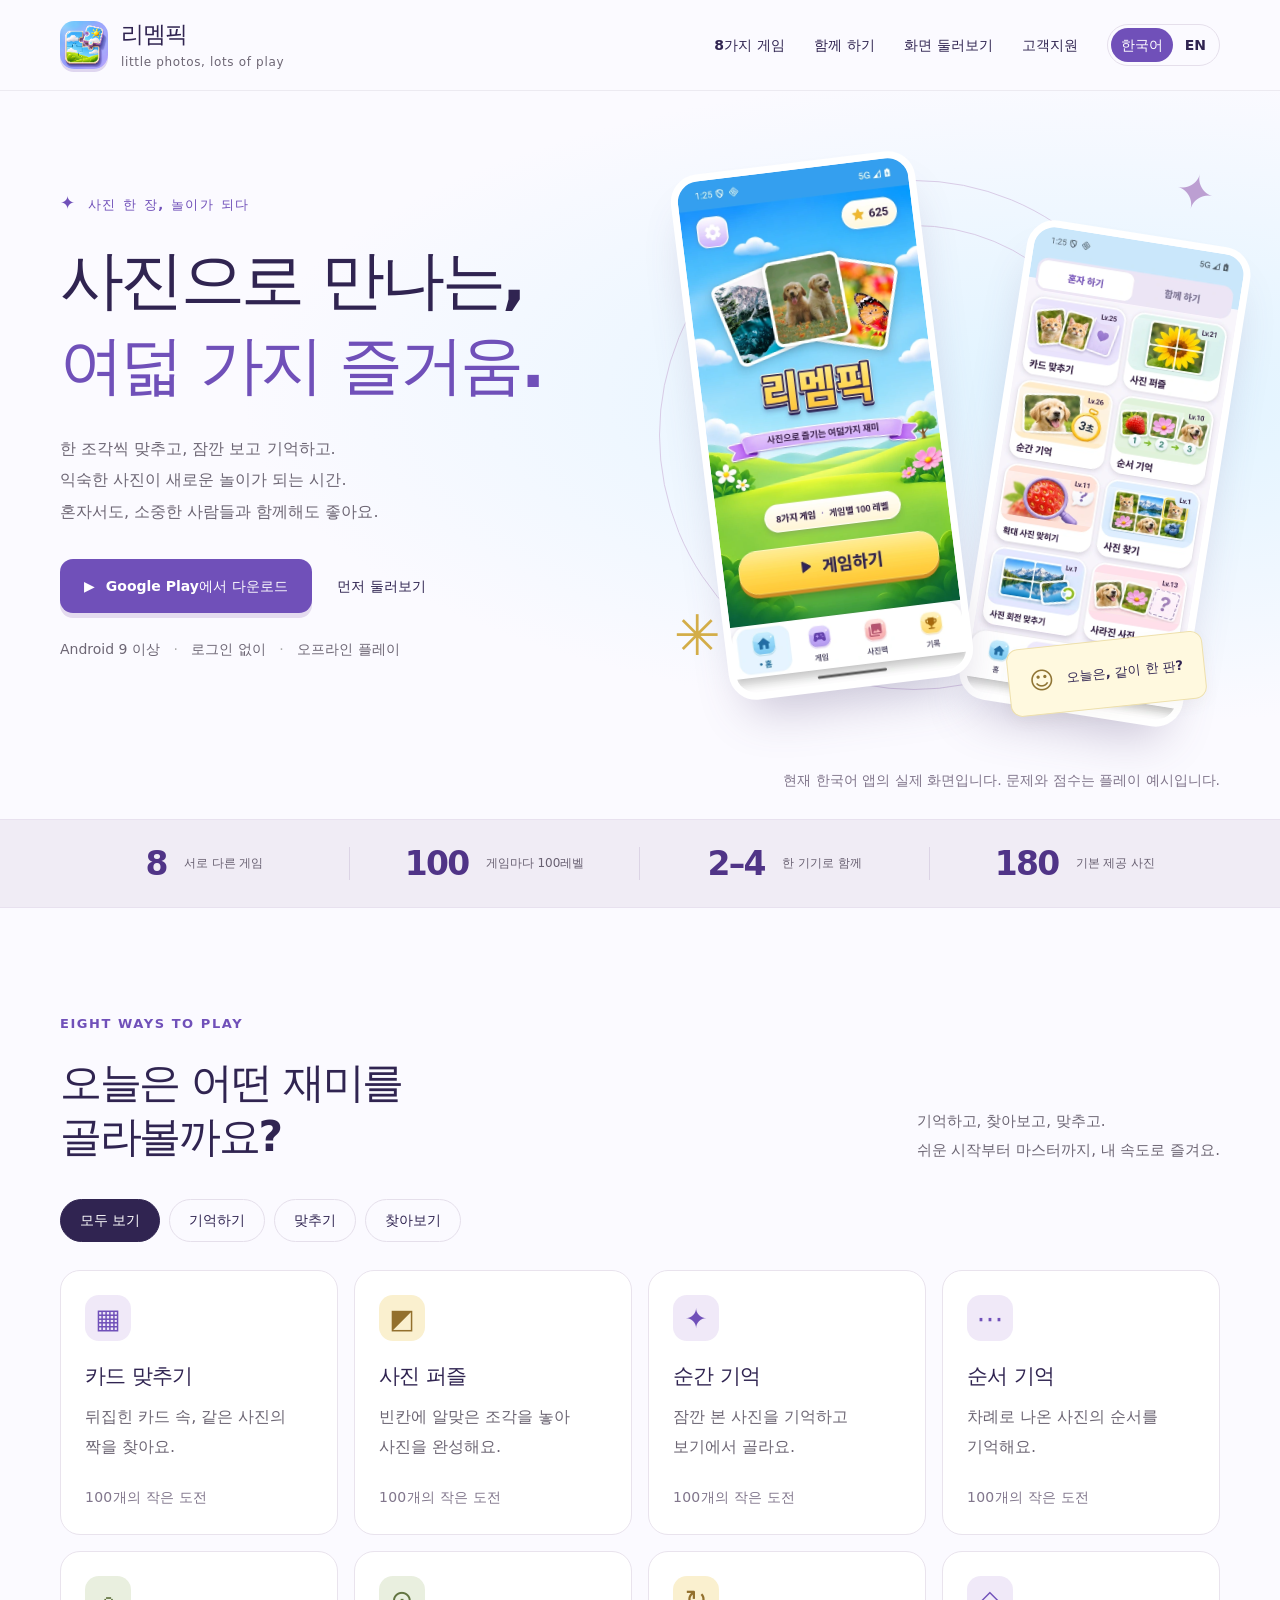
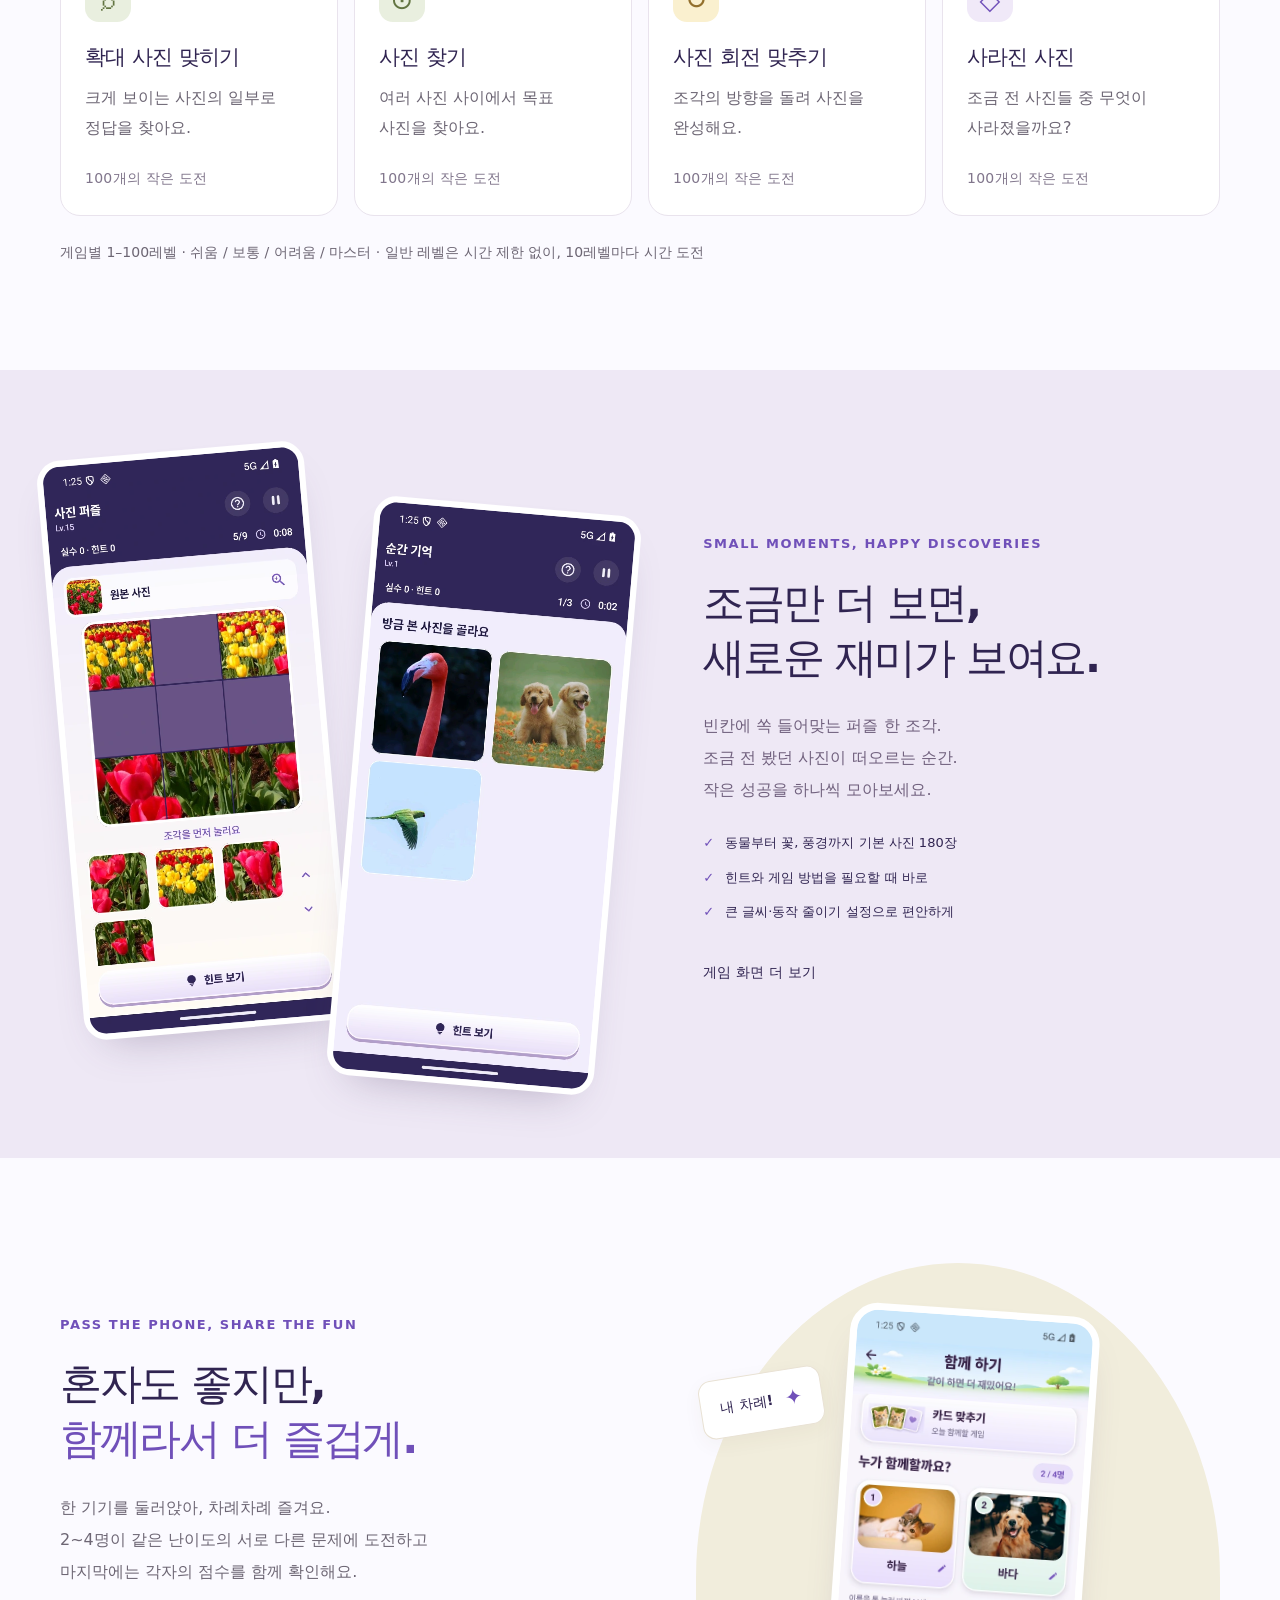
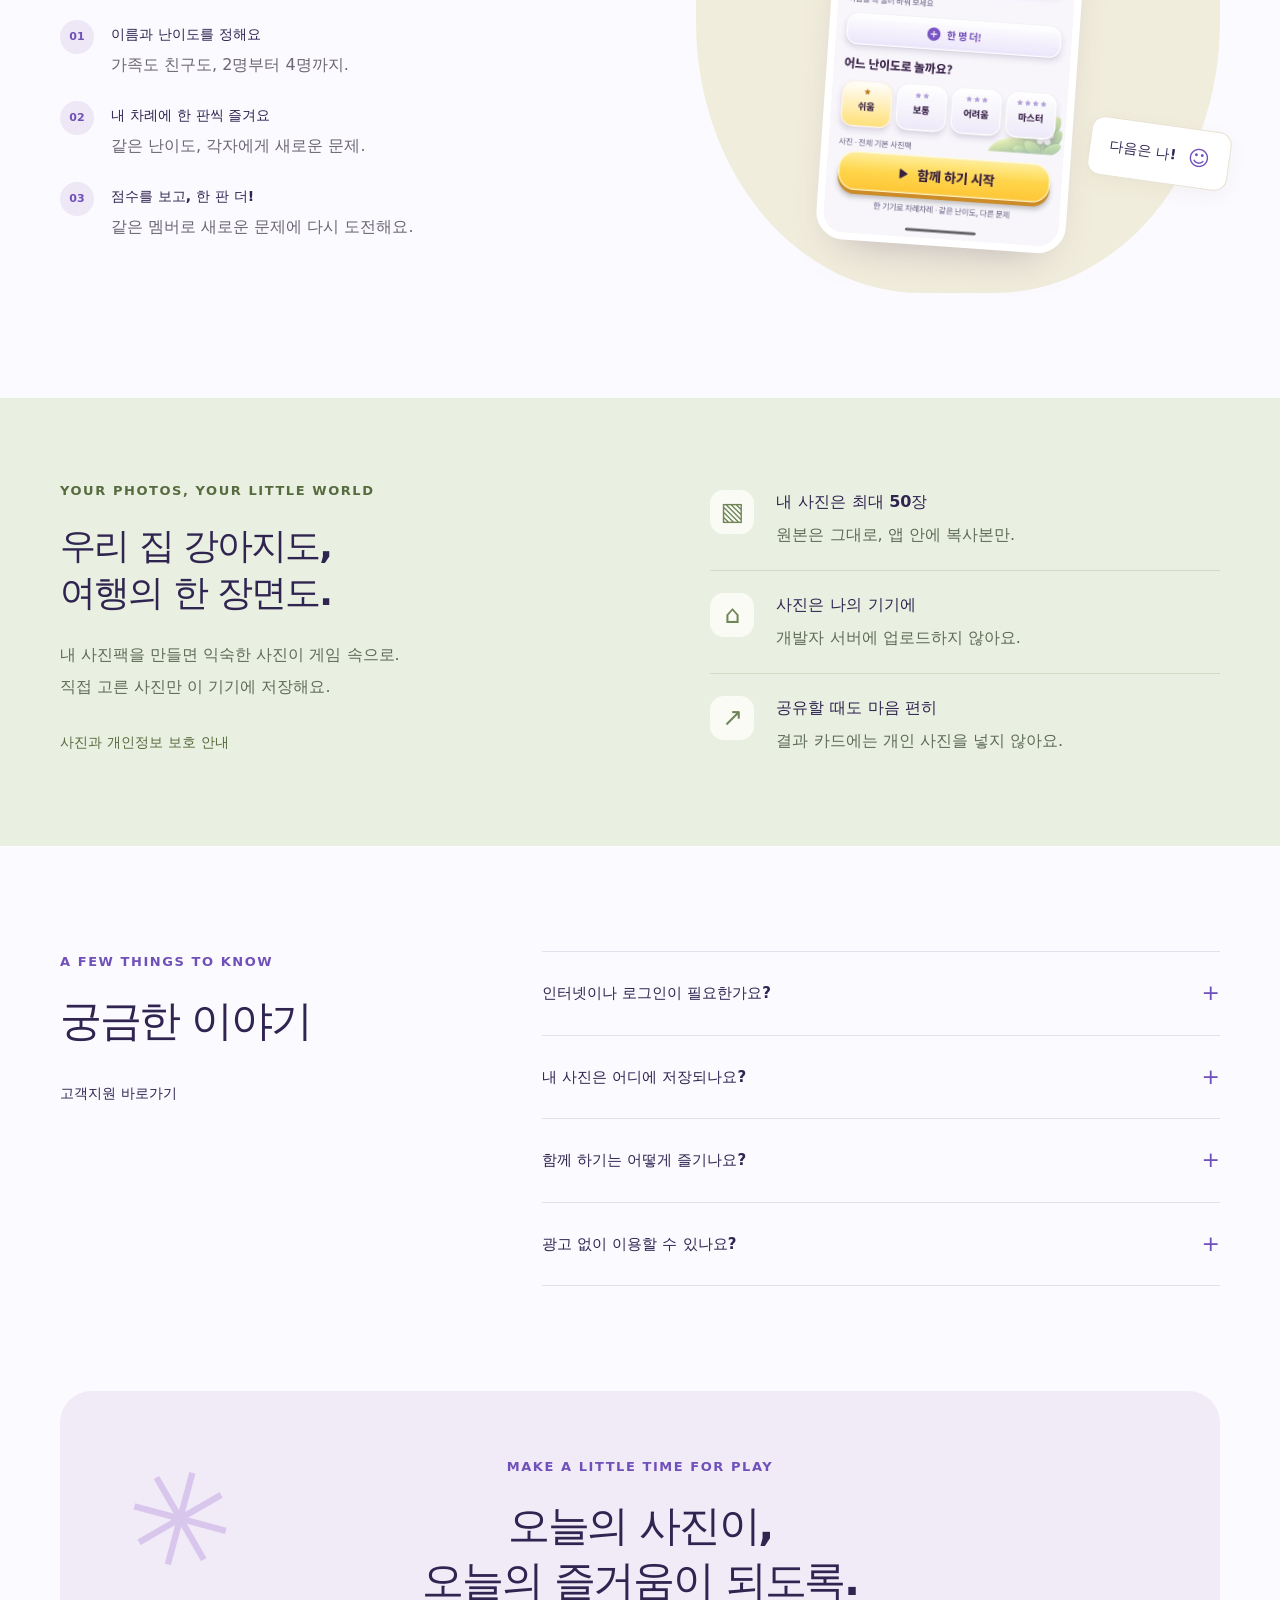
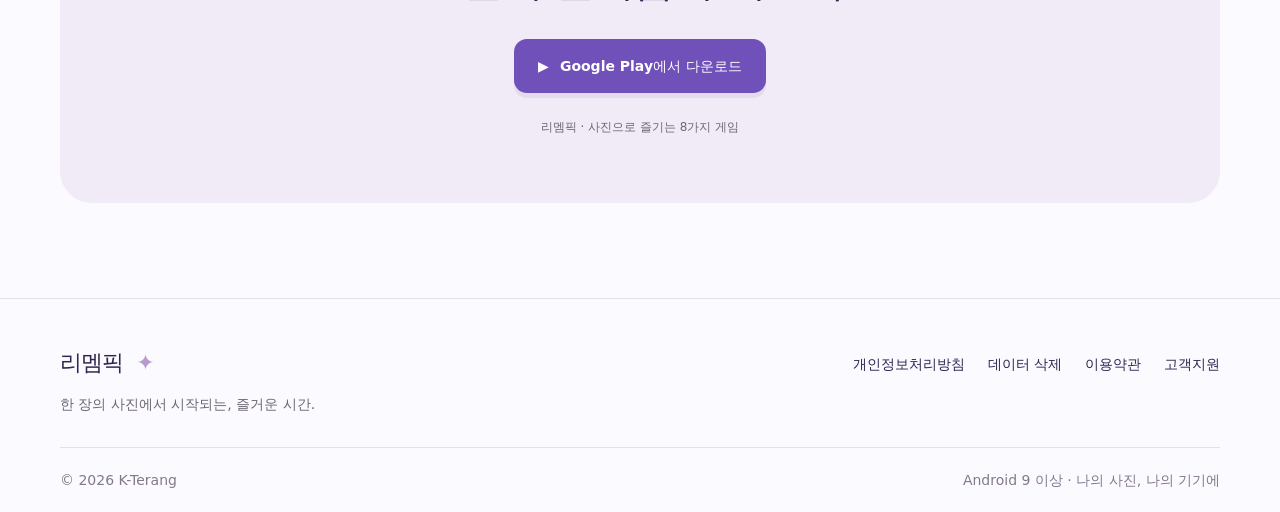
==== commit 2cb0ba7c: "Update RememPic website for Google Play launch" ====
--- a/index.html
+++ b/index.html
@@ -4,7 +4,7 @@
 <header class="site-header"><div class="wrap header-inner"><a class="brand" href="index.html"><img class="brand-icon" src="assets/favicon-64.png" alt="" width="48" height="48"><span>리멤픽<small>little photos, lots of play</small></span></a>
 <button class="menu-toggle" aria-expanded="false" aria-controls="navigation">메뉴 <span aria-hidden="true">☰</span></button>
 <nav id="navigation" aria-label="주 메뉴"><a href="index.html#games">8가지 게임</a><a href="index.html#together">함께 하기</a><a href="guide.html">화면 둘러보기</a><a href="support.html">고객지원</a><div class="languages" aria-label="Language"><a href="index.html" lang="ko" hreflang="ko" aria-current="page">한국어</a><a href="index.en.html" lang="en" hreflang="en">EN</a></div></nav></div></header><main id="main">
-<section class="hero"><div class="wrap hero-grid"><div class="hero-copy"><span class="eyebrow"><span aria-hidden="true">✦</span> 사진 한 장, 놀이가 되다</span><h1>사진으로 만나는,<br><em>여덟 가지 즐거움.</em></h1><p class="hero-description">한 조각씩 맞추고, 잠깐 보고 기억하고.<br>익숙한 사진이 새로운 놀이가 되는 시간.<br>혼자서도, 소중한 사람들과 함께해도 좋아요.</p><div class="hero-actions"><a class="button primary" href="support.html#availability"><span class="status-dot" aria-hidden="true"></span>Google Play 출시 준비 중</a><a class="text-link" href="guide.html">먼저 둘러보기</a></div><p class="hero-meta">Android 9 이상 <span>·</span> 로그인 없이 <span>·</span> 오프라인 플레이</p></div>
+<section class="hero"><div class="wrap hero-grid"><div class="hero-copy"><span class="eyebrow"><span aria-hidden="true">✦</span> 사진 한 장, 놀이가 되다</span><h1>사진으로 만나는,<br><em>여덟 가지 즐거움.</em></h1><p class="hero-description">한 조각씩 맞추고, 잠깐 보고 기억하고.<br>익숙한 사진이 새로운 놀이가 되는 시간.<br>혼자서도, 소중한 사람들과 함께해도 좋아요.</p><div class="hero-actions"><a class="button primary store-link" href="https://play.google.com/store/apps/details?id=com.photogames.app"><span aria-hidden="true">▶</span> Google Play에서 다운로드</a><a class="text-link" href="guide.html">먼저 둘러보기</a></div><p class="hero-meta">Android 9 이상 <span>·</span> 로그인 없이 <span>·</span> 오프라인 플레이</p></div>
 <div class="hero-art"><span class="orbit orbit-one" aria-hidden="true"></span><span class="orbit orbit-two" aria-hidden="true"></span><span class="doodle-star star-one" aria-hidden="true">✦</span><span class="doodle-star star-two" aria-hidden="true">✳</span><a class="screen-link hero-phone back-phone" href="assets/ko/originals/02-games.png" data-lightbox data-title="오늘은 어떤 게임?" data-preview="assets/ko/screens/02-games-800.webp" aria-label="오늘은 어떤 게임? · 크게 보기"><img src="assets/ko/screens/02-games-480.webp" srcset="assets/ko/screens/02-games-480.webp 480w, assets/ko/screens/02-games-800.webp 800w" sizes="(max-width: 600px) 75vw, 320px" width="1080" height="2400" alt="혼자 하기와 함께 하기, 8가지 게임을 고르는 화면" loading="lazy" decoding="async"><span class="zoom-hint" aria-hidden="true">↗</span></a><a class="screen-link hero-phone front-phone" href="assets/ko/originals/01-home.png" data-lightbox data-title="반가워요, 리멤픽" data-preview="assets/ko/screens/01-home-800.webp" aria-label="반가워요, 리멤픽 · 크게 보기"><img src="assets/ko/screens/01-home-480.webp" srcset="assets/ko/screens/01-home-480.webp 480w, assets/ko/screens/01-home-800.webp 800w" sizes="(max-width: 600px) 75vw, 320px" width="1080" height="2400" alt="리멤픽 로고, 사진 카드와 노란 게임하기 버튼이 있는 홈 화면" loading="eager" decoding="async" fetchpriority="high"><span class="zoom-hint" aria-hidden="true">↗</span></a><span class="floating-note"><span aria-hidden="true">☺</span> 오늘은, 같이 한 판?</span></div></div><div class="wrap hero-caption">현재 한국어 앱의 실제 화면입니다. 문제와 점수는 플레이 예시입니다.</div></section>
 <section class="stats-band" aria-label="리멤픽 한눈에 보기"><div class="wrap stats-grid"><div><strong>8</strong><span>서로 다른 게임</span></div><div><strong>100</strong><span>게임마다 100레벨</span></div><div><strong>2–4</strong><span>한 기기로 함께</span></div><div><strong>180</strong><span>기본 제공 사진</span></div></div></section>
 <section class="section wrap" id="games"><div class="section-heading"><div><span class="eyebrow">EIGHT WAYS TO PLAY</span><h2>오늘은 어떤 재미를<br>골라볼까요?</h2></div><p>기억하고, 찾아보고, 맞추고.<br>쉬운 시작부터 마스터까지, 내 속도로 즐겨요.</p></div><div class="filter-bar" role="group" aria-label="게임 분류" data-filter-group="games" hidden><button type="button" data-filter="all" aria-pressed="true">모두 보기</button><button type="button" data-filter="memory" aria-pressed="false">기억하기</button><button type="button" data-filter="puzzle" aria-pressed="false">맞추기</button><button type="button" data-filter="observe" aria-pressed="false">찾아보기</button></div><div class="games-grid" id="game-grid"><article class="game-card" data-category="memory"><div class="game-top"><span class="game-symbol memory" aria-hidden="true">▦</span></div><h3>카드 맞추기</h3><p>뒤집힌 카드 속, 같은 사진의 짝을 찾아요.</p><span class="game-level">100개의 작은 도전</span></article><article class="game-card" data-category="puzzle"><div class="game-top"><span class="game-symbol puzzle" aria-hidden="true">◩</span></div><h3>사진 퍼즐</h3><p>빈칸에 알맞은 조각을 놓아 사진을 완성해요.</p><span class="game-level">100개의 작은 도전</span></article><article class="game-card" data-category="memory"><div class="game-top"><span class="game-symbol memory" aria-hidden="true">✦</span></div><h3>순간 기억</h3><p>잠깐 본 사진을 기억하고 보기에서 골라요.</p><span class="game-level">100개의 작은 도전</span></article><article class="game-card" data-category="memory"><div class="game-top"><span class="game-symbol memory" aria-hidden="true">⋯</span></div><h3>순서 기억</h3><p>차례로 나온 사진의 순서를 기억해요.</p><span class="game-level">100개의 작은 도전</span></article><article class="game-card" data-category="observe"><div class="game-top"><span class="game-symbol observe" aria-hidden="true">⌕</span></div><h3>확대 사진 맞히기</h3><p>크게 보이는 사진의 일부로 정답을 찾아요.</p><span class="game-level">100개의 작은 도전</span></article><article class="game-card" data-category="observe"><div class="game-top"><span class="game-symbol observe" aria-hidden="true">⊙</span></div><h3>사진 찾기</h3><p>여러 사진 사이에서 목표 사진을 찾아요.</p><span class="game-level">100개의 작은 도전</span></article><article class="game-card" data-category="puzzle"><div class="game-top"><span class="game-symbol puzzle" aria-hidden="true">↻</span></div><h3>사진 회전 맞추기</h3><p>조각의 방향을 돌려 사진을 완성해요.</p><span class="game-level">100개의 작은 도전</span></article><article class="game-card" data-category="memory"><div class="game-top"><span class="game-symbol memory" aria-hidden="true">◇</span></div><h3>사라진 사진</h3><p>조금 전 사진들 중 무엇이 사라졌을까요?</p><span class="game-level">100개의 작은 도전</span></article></div><p class="small-note">게임별 1–100레벨 · 쉬움 / 보통 / 어려움 / 마스터 · 일반 레벨은 시간 제한 없이, 10레벨마다 시간 도전</p></section>
@@ -12,5 +12,5 @@
 <section class="section wrap together-section" id="together"><div class="together-copy"><span class="eyebrow">PASS THE PHONE, SHARE THE FUN</span><h2>혼자도 좋지만,<br><em>함께라서 더 즐겁게.</em></h2><p>한 기기를 둘러앉아, 차례차례 즐겨요.<br>2~4명이 같은 난이도의 서로 다른 문제에 도전하고<br>마지막에는 각자의 점수를 함께 확인해요.</p><ol class="steps"><li><span>01</span><div><strong>이름과 난이도를 정해요</strong><p>가족도 친구도, 2명부터 4명까지.</p></div></li><li><span>02</span><div><strong>내 차례에 한 판씩 즐겨요</strong><p>같은 난이도, 각자에게 새로운 문제.</p></div></li><li><span>03</span><div><strong>점수를 보고, 한 판 더!</strong><p>같은 멤버로 새로운 문제에 다시 도전해요.</p></div></li></ol></div><div class="together-art"><a class="screen-link together-phone" href="assets/ko/originals/07-together-setup.png" data-lightbox data-title="우리 함께 시작해요" data-preview="assets/ko/screens/07-together-setup-800.webp" aria-label="우리 함께 시작해요 · 크게 보기"><img src="assets/ko/screens/07-together-setup-480.webp" srcset="assets/ko/screens/07-together-setup-480.webp 480w, assets/ko/screens/07-together-setup-800.webp 800w" sizes="(max-width: 600px) 75vw, 320px" width="1080" height="2400" alt="함께 하기에서 참가자와 난이도를 정하는 화면" loading="lazy" decoding="async"><span class="zoom-hint" aria-hidden="true">↗</span></a><span class="player-label label-one">내 차례! <span aria-hidden="true">✦</span></span><span class="player-label label-two">다음은 나! <span aria-hidden="true">☺</span></span></div></section>
 <section class="photo-note"><div class="wrap photo-note-grid"><div><span class="eyebrow">YOUR PHOTOS, YOUR LITTLE WORLD</span><h2>우리 집 강아지도,<br>여행의 한 장면도.</h2><p>내 사진팩을 만들면 익숙한 사진이 게임 속으로.<br>직접 고른 사진만 이 기기에 저장해요.</p><a class="text-link" href="privacy.html">사진과 개인정보 보호 안내</a></div><div class="photo-facts"><div><span aria-hidden="true">▧</span><strong>내 사진은 최대 50장</strong><p>원본은 그대로, 앱 안에 복사본만.</p></div><div><span aria-hidden="true">⌂</span><strong>사진은 나의 기기에</strong><p>개발자 서버에 업로드하지 않아요.</p></div><div><span aria-hidden="true">↗</span><strong>공유할 때도 마음 편히</strong><p>결과 카드에는 개인 사진을 넣지 않아요.</p></div></div></div></section>
 <section class="section wrap faq-section"><div><span class="eyebrow">A FEW THINGS TO KNOW</span><h2>궁금한 이야기</h2><a class="text-link" href="support.html">고객지원 바로가기</a></div><div class="faq-list"><details><summary>인터넷이나 로그인이 필요한가요?<span aria-hidden="true">+</span></summary><p>회원가입 없이 기본 게임과 사진팩을 오프라인으로 즐길 수 있습니다. 광고, Google Play 구매·복원, 홈페이지 접속과 외부 공유에는 인터넷이 필요할 수 있습니다. 개인 사진과 게임 기록은 개발자 서버에 업로드하지 않습니다.</p></details><details><summary>내 사진은 어디에 저장되나요?<span aria-hidden="true">+</span></summary><p>직접 고른 사진만 앱 내부에 복사하며 원본은 바꾸지 않습니다. 모든 내 사진팩을 합쳐 최대 50장까지 등록할 수 있습니다. 앱 삭제나 데이터 삭제 전에는 원본 사진을 따로 보관해 주세요.</p></details><details><summary>함께 하기는 어떻게 즐기나요?<span aria-hidden="true">+</span></summary><p>2~4명의 이름과 공통 난이도를 정한 뒤 한 기기를 넘겨가며 플레이합니다. 참가자마다 다른 문제를 같은 난이도·문제 수·점수 기준으로 즐기고 마지막에 결과를 비교합니다.</p></details><details><summary>광고 없이 이용할 수 있나요?<span aria-hidden="true">+</span></summary><p>설정 → 광고 없이 즐기기에서 Google Play 1회 구매를 제공합니다. 정기 구독이 아니며 가격과 판매 여부는 실제 구매 화면을 확인해 주세요. 같은 Google 계정으로 구매 복원을 할 수 있고, 사진팩·게임 기록은 복원 대상이 아닙니다.</p></details></div></section>
-<section class="cta-section wrap"><span class="eyebrow">MAKE A LITTLE TIME FOR PLAY</span><h2>오늘의 사진이,<br>오늘의 즐거움이 되도록.</h2><a class="button primary" href="support.html#availability"><span class="status-dot" aria-hidden="true"></span>Google Play 출시 준비 중</a><p>리멤픽 · 사진으로 즐기는 8가지 게임</p><span class="cta-star" aria-hidden="true">✳</span></section></main><footer class="site-footer"><div class="wrap"><div class="footer-main"><div><a class="footer-brand" href="index.html">리멤픽 <span aria-hidden="true">✦</span></a><p>한 장의 사진에서 시작되는, 즐거운 시간.</p></div><nav class="footer-links" aria-label="서비스 안내"><a href="privacy.html">개인정보처리방침</a><a href="delete-account.html">데이터 삭제</a><a href="terms.html">이용약관</a><a href="support.html">고객지원</a></nav></div><div class="footer-bottom"><span>© 2026 K-Terang</span><span>Android 9 이상 · 나의 사진, 나의 기기에</span></div></div></footer>
+<section class="cta-section wrap"><span class="eyebrow">MAKE A LITTLE TIME FOR PLAY</span><h2>오늘의 사진이,<br>오늘의 즐거움이 되도록.</h2><a class="button primary store-link" href="https://play.google.com/store/apps/details?id=com.photogames.app"><span aria-hidden="true">▶</span> Google Play에서 다운로드</a><p>리멤픽 · 사진으로 즐기는 8가지 게임</p><span class="cta-star" aria-hidden="true">✳</span></section></main><footer class="site-footer"><div class="wrap"><div class="footer-main"><div><a class="footer-brand" href="index.html">리멤픽 <span aria-hidden="true">✦</span></a><p>한 장의 사진에서 시작되는, 즐거운 시간.</p></div><nav class="footer-links" aria-label="서비스 안내"><a href="privacy.html">개인정보처리방침</a><a href="delete-account.html">데이터 삭제</a><a href="terms.html">이용약관</a><a href="support.html">고객지원</a></nav></div><div class="footer-bottom"><span>© 2026 K-Terang</span><span>Android 9 이상 · 나의 사진, 나의 기기에</span></div></div></footer>
 <dialog id="lightbox" aria-labelledby="lightbox-title"><div class="lightbox-bar"><h2 id="lightbox-title"></h2><button type="button" id="close-lightbox" aria-label="확대 이미지 닫기">×</button></div><div class="lightbox-stage"><button type="button" id="previous-image" aria-label="이전 이미지">←</button><img id="lightbox-image" alt=""><button type="button" id="next-image" aria-label="다음 이미지">→</button></div><div class="lightbox-bottom"><span id="image-position" aria-live="polite"></span><a id="original-image" href="assets/ko/originals/01-home.png" target="_blank" rel="noopener">원본 이미지 열기</a></div><p class="lightbox-note">현재 한국어 앱의 실제 화면입니다. 문제와 점수는 플레이 예시입니다.</p></dialog></body></html>
